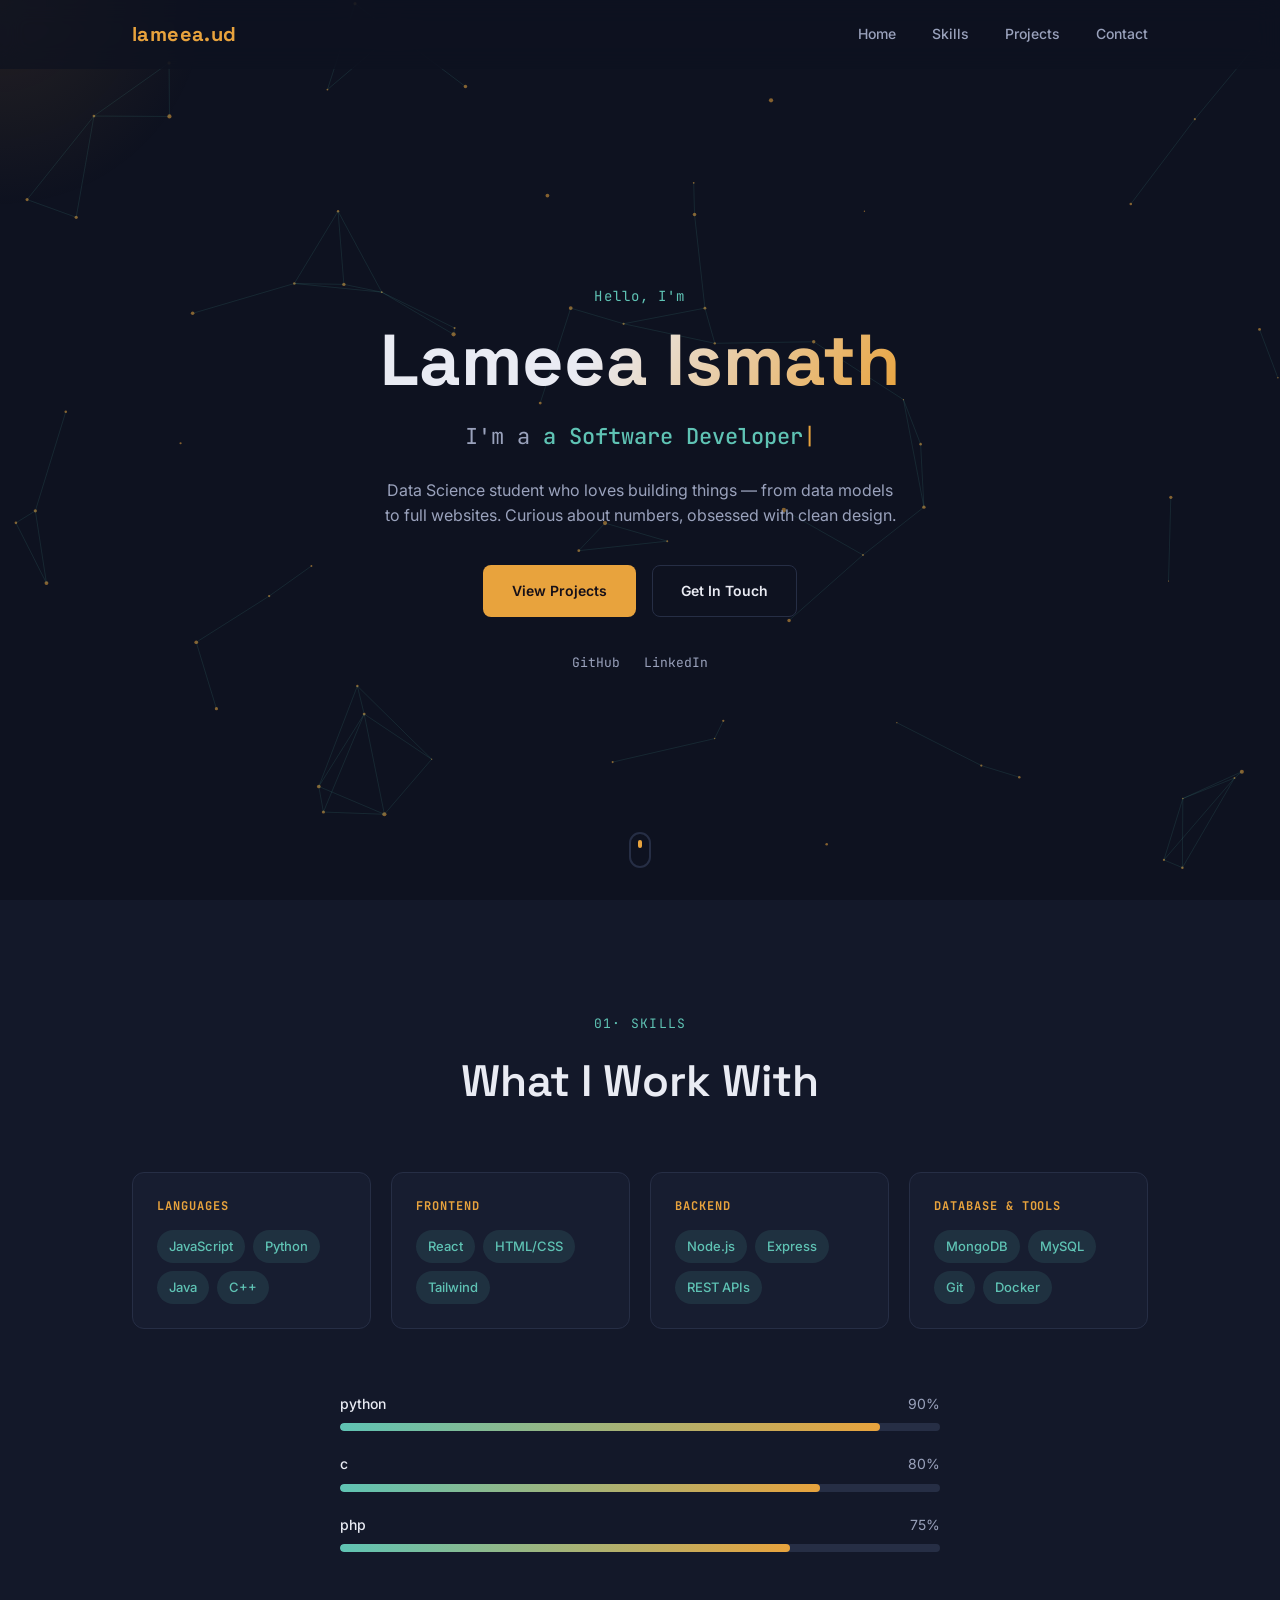
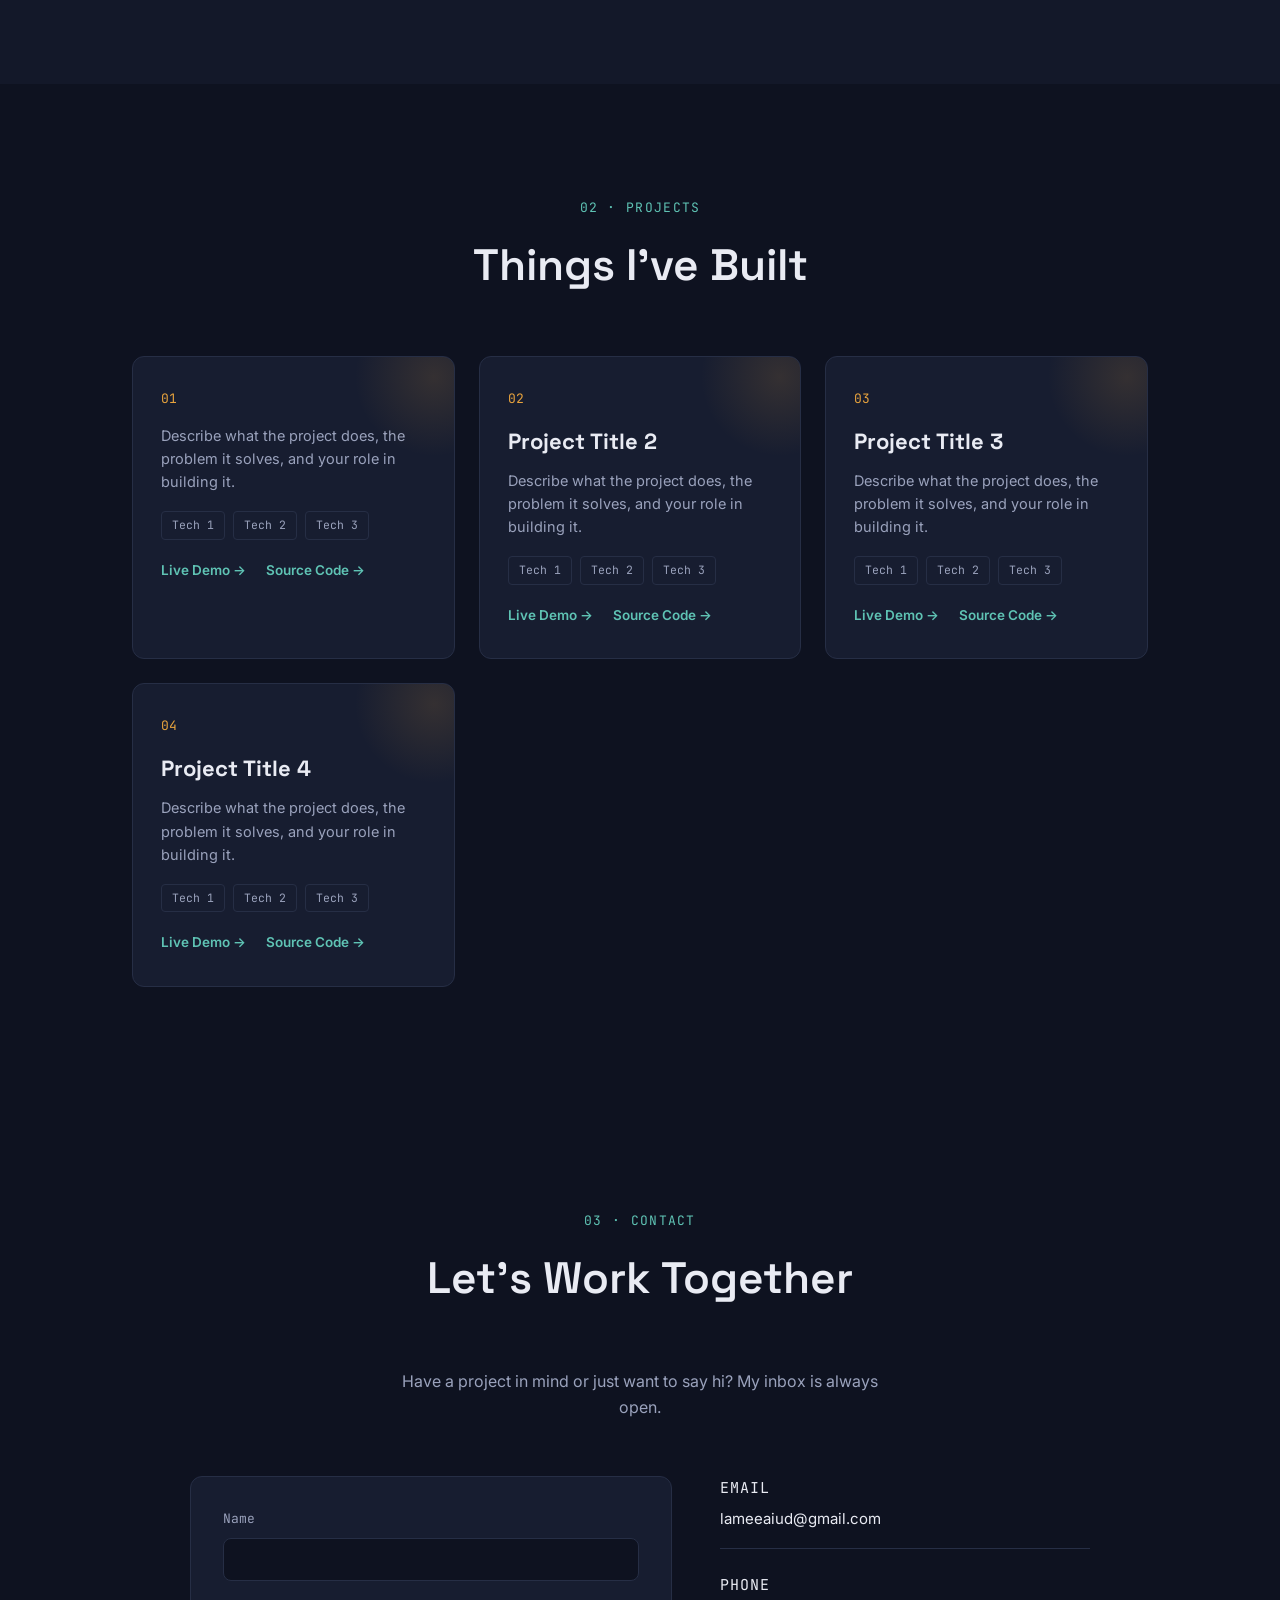
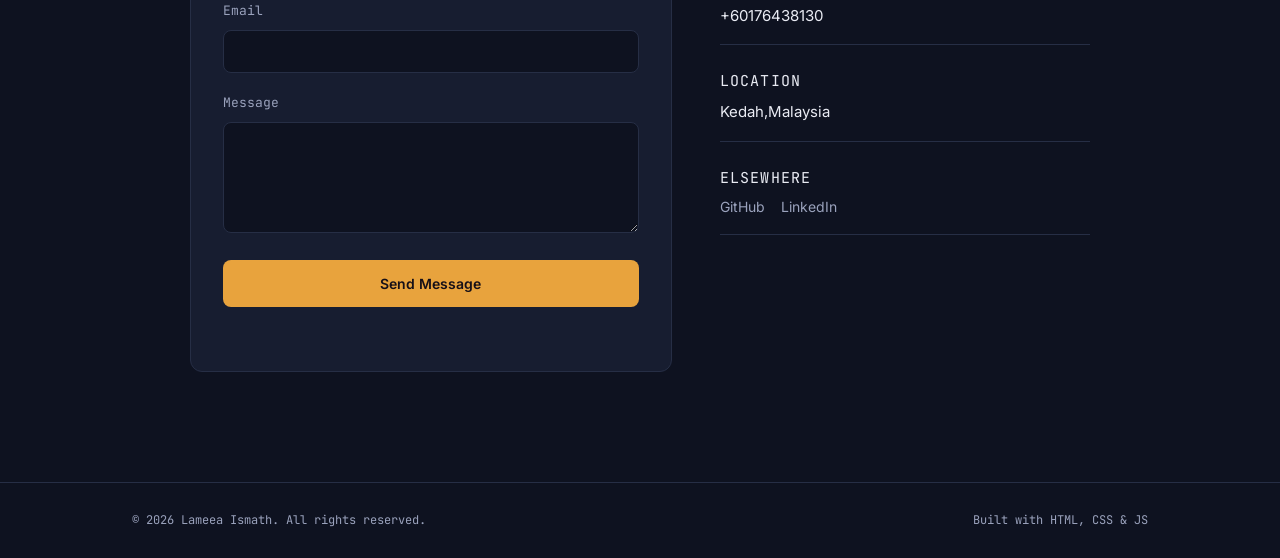
==== index.html @ a7a528a4 "Rename indexp.html to index.html" ====
<!DOCTYPE html>
<html lang="en">
<head>
<meta charset="UTF-8">
<meta name="viewport" content="width=device-width, initial-scale=1.0">
<title>Lameea Ismath — Portfolio</title>
<link rel="preconnect" href="https://fonts.googleapis.com">
<link rel="preconnect" href="https://fonts.gstatic.com" crossorigin>
<link href="https://fonts.googleapis.com/css2?family=Space+Grotesk:wght@400;500;600;700&family=Inter:wght@400;500;600&family=JetBrains+Mono:wght@400;500&display=swap" rel="stylesheet">
<link rel="stylesheet" href="styles.css">
</head>
<body>

<div class="cursor-glow" id="cursorGlow"></div>

<nav class="navbar" id="navbar">
  <div class="nav-wrap">
    <a href="#home" class="logo">lameea.ud</a>
    <ul class="nav-links">
      <li><a href="#home">Home</a></li>
      <li><a href="#skills">Skills</a></li>
      <li><a href="#projects">Projects</a></li>
      <li><a href="#contact">Contact</a></li>
    </ul>
    <button class="nav-toggle" id="navToggle" aria-label="Toggle menu">
      <span></span><span></span><span></span>
    </button>
  </div>
</nav>

<header class="hero" id="home">
  <div class="hero-bg">
    <canvas id="particles"></canvas>
  </div>
  <div class="hero-content">
    <p class="hero-eyebrow reveal">Hello, I'm</p>
    <h1 class="hero-name reveal">Lameea Ismath</h1>
    <div class="hero-role reveal">
      <span>I'm a </span><span class="typed" id="typed"></span><span class="cursor-blink">|</span>
    </div>
    <p class="hero-desc reveal">
Data Science student who loves building things — from data models to full websites. Curious about numbers, obsessed with clean design.
    </p>
    <div class="hero-cta reveal">
      <a href="#projects" class="btn btn-primary">View Projects</a>
      <a href="#contact" class="btn btn-outline">Get In Touch</a>
    </div>
    <div class="hero-socials reveal">
      <a href="https://github.com/lameea" target="_blank" aria-label="GitHub">GitHub</a>
      <a href="https://www.linkedin.com/in/lameea-ismath-39576a38b" target="_blank" aria-label="LinkedIn">LinkedIn</a>
    </div>
  </div>
  <a href="#skills" class="scroll-hint" aria-label="Scroll down">
    <span></span>
  </a>
</header>


<section class="section section-alt" id="skills">
  <div class="wrap">
    <div class="section-head reveal-up">
      <span class="section-tag">01· Skills</span>
      <h2>What I Work With</h2>
    </div>

    <div class="skills-grid">
      <div class="skill-card reveal-up">
        <h4>Languages</h4>
        <div class="skill-tags">
          <span>JavaScript</span><span>Python</span><span>Java</span><span>C++</span>
        </div>
      </div>
      <div class="skill-card reveal-up">
        <h4>Frontend</h4>
        <div class="skill-tags">
          <span>React</span><span>HTML/CSS</span><span>Tailwind</span>
        </div>
      </div>
      <div class="skill-card reveal-up">
        <h4>Backend</h4>
        <div class="skill-tags">
          <span>Node.js</span><span>Express</span><span>REST APIs</span>
        </div>
      </div>
      <div class="skill-card reveal-up">
        <h4>Database & Tools</h4>
        <div class="skill-tags">
          <span>MongoDB</span><span>MySQL</span><span>Git</span><span>Docker</span>
        </div>
      </div>
    </div>

    <div class="proficiency">
      <div class="prof-item reveal-up" data-level="90">
        <div class="prof-label"><span>python</span><span class="prof-pct">90%</span></div>
        <div class="prof-bar"><div class="prof-fill"></div></div>
      </div>
      <div class="prof-item reveal-up" data-level="80">
        <div class="prof-label"><span>c</span><span class="prof-pct">80%</span></div>
        <div class="prof-bar"><div class="prof-fill"></div></div>
      </div>
      <div class="prof-item reveal-up" data-level="75">
        <div class="prof-label"><span>php</span><span class="prof-pct">75%</span></div>
        <div class="prof-bar"><div class="prof-fill"></div></div>
      </div>
    </div>
  </div>
</section>

<section class="section" id="projects">
  <div class="wrap">
    <div class="section-head reveal-up">
      <span class="section-tag">02 · Projects</span>
      <h2>Things I've Built</h2>
    </div>

    <div class="projects-grid">
      <article class="project-card reveal-up">
        <div class="project-glow"></div>
        <div class="project-num">01</div>
        <h3></h3>
        <p>Describe what the project does, the problem it solves, and your role in building it.</p>
        <div class="project-tags">
          <span>Tech 1</span><span>Tech 2</span><span>Tech 3</span>
        </div>
        <div class="project-links">
          <a href="https://github.com/lameea" target="_blank">Live Demo →</a>
          <a href="https://github.com/lameea" target="_blank">Source Code →</a>
        </div>
      </article>

      <article class="project-card reveal-up">
        <div class="project-glow"></div>
        <div class="project-num">02</div>
        <h3>Project Title 2</h3>
        <p>Describe what the project does, the problem it solves, and your role in building it.</p>
        <div class="project-tags">
          <span>Tech 1</span><span>Tech 2</span><span>Tech 3</span>
        </div>
        <div class="project-links">
          <a href="https://github.com/lameea" target="_blank">Live Demo →</a>
          <a href="https://github.com/lameea" target="_blank">Source Code →</a>
        </div>
      </article>

      <article class="project-card reveal-up">
        <div class="project-glow"></div>
        <div class="project-num">03</div>
        <h3>Project Title 3</h3>
        <p>Describe what the project does, the problem it solves, and your role in building it.</p>
        <div class="project-tags">
          <span>Tech 1</span><span>Tech 2</span><span>Tech 3</span>
        </div>
        <div class="project-links">
          <a href="https://github.com/lameea" target="_blank">Live Demo →</a>
          <a href="https://github.com/lameea" target="_blank">Source Code →</a>
        </div>
      </article>

      <article class="project-card reveal-up">
        <div class="project-glow"></div>
        <div class="project-num">04</div>
        <h3>Project Title 4</h3>
        <p>Describe what the project does, the problem it solves, and your role in building it.</p>
        <div class="project-tags">
          <span>Tech 1</span><span>Tech 2</span><span>Tech 3</span>
        </div>
        <div class="project-links">
          <a href="https://github.com/lameea" target="_blank">Live Demo →</a>
          <a href="https://github.com/lameea" target="_blank">Source Code →</a>
        </div>
      </article>
    </div>
  </div>
</section>


<section class="section contact" id="contact">
  <div class="wrap">
    <div class="section-head reveal-up">
      <span class="section-tag">03 · Contact</span>
      <h2>Let's Work Together</h2>
    </div>
    <p class="contact-intro reveal-up">
      Have a project in mind or just want to say hi? My inbox is always open.
    </p>

    <div class="contact-grid">
      <form class="contact-form reveal-up" id="contactForm">
        <div class="form-row">
          <label for="cName">Name</label>
          <input type="text" id="cName" name="name" required>
        </div>
        <div class="form-row">
          <label for="cEmail">Email</label>
          <input type="email" id="cEmail" name="email" required>
        </div>
        <div class="form-row">
          <label for="cMsg">Message</label>
          <textarea id="cMsg" name="message" rows="5" required></textarea>
        </div>
        <button type="submit" class="btn btn-primary btn-full">Send Message</button>
        <p class="form-status" id="formStatus"></p>
      </form>

      <div class="contact-details reveal-up">
        <div class="cd-item">
          <span class="cd-label">Email</span>
          <a href="mailto:lameeaiud@gmail.com">lameeaiud@gmail.com</a>
        </div>
        <div class="cd-item">
          <span class="cd-label">Phone</span>
          <a href="tel:+10000000000">+60176438130</a>
        </div>
        <div class="cd-item">
          <span class="cd-label">Location</span>
          <span>Kedah,Malaysia</span>
        </div>
        <div class="cd-item">
          <span class="cd-label">Elsewhere</span>
          <div class="cd-socials">
            <a href="https://github.com/lameea" target="_blank">GitHub</a>
            <a href="https://www.linkedin.com/in/lameea-ismath-39576a38b" target="_blank">LinkedIn</a>
            
          </div>
        </div>
      </div>
    </div>
  </div>
</section>

<footer class="footer">
  <div class="wrap footer-wrap">
    <span>© <span id="year"></span>   Lameea Ismath. All rights reserved.</span>
    <span>Built with HTML, CSS & JS</span>
  </div>
</footer>

<script src="main.js"></script>
</body>
</html>
---- styles.css ----
:root{
  --bg:#0E1220;
  --bg-alt:#131829;
  --surface:#171D30;
  --line:#262E45;
  --text:#E9EBF3;
  --text-soft:#9AA2BC;
  --accent:#E8A33D;      /* warm amber */
  --accent-2:#5FC3B4;    /* teal */
  --accent-2-soft:rgba(95,195,180,0.12);
  --accent-soft:rgba(232,163,61,0.14);
  --danger:#E36767;

  --display:'Space Grotesk', sans-serif;
  --body:'Inter', sans-serif;
  --mono:'JetBrains Mono', monospace;

  --radius:12px;
  --transition: .3s cubic-bezier(.4,0,.2,1);
}

*{margin:0;padding:0;box-sizing:border-box;}
html{scroll-behavior:smooth;}
body{
  background:var(--bg);
  color:var(--text);
  font-family:var(--body);
  line-height:1.6;
  overflow-x:hidden;
  -webkit-font-smoothing:antialiased;
}
a{text-decoration:none;color:inherit;}
ul{list-style:none;}
img{max-width:100%;display:block;}
::selection{background:var(--accent);color:#0E1220;}

@media (prefers-reduced-motion: reduce){
  *{animation-duration:.01ms !important;animation-iteration-count:1 !important;transition-duration:.01ms !important;scroll-behavior:auto !important;}
}

a:focus-visible, button:focus-visible, input:focus-visible, textarea:focus-visible{
  outline:2px solid var(--accent-2);
  outline-offset:3px;
}

.wrap{max-width:1080px;margin:0 auto;padding:0 32px;}

.cursor-glow{
  position:fixed;
  top:0;left:0;
  width:420px;height:420px;
  border-radius:50%;
  background:radial-gradient(circle, rgba(232,163,61,0.10) 0%, rgba(232,163,61,0) 70%);
  pointer-events:none;
  transform:translate(-50%,-50%);
  z-index:2;
  transition:opacity .3s ease;
  will-change:transform;
}
@media (max-width:768px){ .cursor-glow{ display:none; } }

.navbar{
  position:fixed;
  top:0;left:0;right:0;
  z-index:100;
  background:rgba(14,18,32,0.7);
  backdrop-filter:blur(12px);
  -webkit-backdrop-filter:blur(12px);
  border-bottom:1px solid transparent;
  transition:border-color var(--transition), background var(--transition);
}
.navbar.scrolled{
  border-bottom-color:var(--line);
  background:rgba(14,18,32,0.92);
}
.nav-wrap{
  max-width:1080px;
  margin:0 auto;
  padding:0 32px;
  height:68px;
  display:flex;
  align-items:center;
  justify-content:space-between;
}
.logo{
  font-family:var(--display);
  font-weight:700;
  font-size:20px;
  color:var(--accent);
  letter-spacing:0.02em;
}
.nav-links{display:flex;gap:36px;}
.nav-links a{
  font-size:14px;
  font-weight:500;
  color:var(--text-soft);
  position:relative;
  transition:color var(--transition);
}
.nav-links a::after{
  content:"";
  position:absolute;
  left:0;bottom:-6px;
  width:0;height:2px;
  background:var(--accent);
  transition:width var(--transition);
}
.nav-links a:hover{color:var(--text);}
.nav-links a:hover::after{width:100%;}

.nav-toggle{
  display:none;
  flex-direction:column;
  gap:5px;
  background:none;
  border:none;
  cursor:pointer;
  padding:8px;
}
.nav-toggle span{
  width:22px;height:2px;
  background:var(--text);
  transition:var(--transition);
}

@media (max-width:768px){
  .nav-links{
    position:fixed;
    top:68px;left:0;right:0;
    flex-direction:column;
    background:rgba(14,18,32,0.98);
    padding:24px 32px;
    gap:20px;
    border-bottom:1px solid var(--line);
    transform:translateY(-120%);
    opacity:0;
    transition:transform var(--transition), opacity var(--transition);
  }
  .nav-links.open{transform:translateY(0);opacity:1;}
  .nav-toggle{display:flex;}
  .nav-toggle.open span:nth-child(1){transform:translateY(7px) rotate(45deg);}
  .nav-toggle.open span:nth-child(2){opacity:0;}
  .nav-toggle.open span:nth-child(3){transform:translateY(-7px) rotate(-45deg);}
}

.hero{
  position:relative;
  min-height:100vh;
  display:flex;
  align-items:center;
  padding:120px 0 60px;
  overflow:hidden;
}
.hero-bg{
  position:absolute;
  inset:0;
  z-index:0;
}
#particles{width:100%;height:100%;display:block;}

.hero-content{
  position:relative;
  z-index:1;
  max-width:760px;
  margin:0 auto;
  padding:0 32px;
  text-align:center;
}
.hero-eyebrow{
  font-family:var(--mono);
  font-size:14px;
  color:var(--accent-2);
  letter-spacing:0.08em;
  margin-bottom:16px;
}
.hero-name{
  font-family:var(--display);
  font-weight:700;
  font-size:clamp(40px,7vw,72px);
  line-height:1.05;
  background:linear-gradient(120deg, var(--text) 40%, var(--accent) 100%);
  -webkit-background-clip:text;
  background-clip:text;
  color:transparent;
  margin-bottom:20px;
}
.hero-role{
  font-family:var(--mono);
  font-size:clamp(16px,2.4vw,22px);
  color:var(--text-soft);
  margin-bottom:24px;
  min-height:30px;
}
.hero-role .typed{color:var(--accent-2);font-weight:500;}
.cursor-blink{
  color:var(--accent);
  animation:blink 1s step-end infinite;
}
@keyframes blink{50%{opacity:0;}}

.hero-desc{
  font-size:16px;
  color:var(--text-soft);
  max-width:520px;
  margin:0 auto 36px;
}
.hero-cta{
  display:flex;
  gap:16px;
  justify-content:center;
  margin-bottom:36px;
  flex-wrap:wrap;
}
.hero-socials{
  display:flex;
  gap:24px;
  justify-content:center;
  font-family:var(--mono);
  font-size:13px;
}
.hero-socials a{
  color:var(--text-soft);
  border-bottom:1px solid transparent;
  transition:var(--transition);
}
.hero-socials a:hover{color:var(--accent);border-color:var(--accent);}

/* buttons */
.btn{
  display:inline-block;
  padding:14px 28px;
  border-radius:8px;
  font-size:14px;
  font-weight:600;
  font-family:var(--body);
  transition:all var(--transition);
  cursor:pointer;
  border:1px solid transparent;
}
.btn-primary{
  background:var(--accent);
  color:#161018;
}
.btn-primary:hover{
  transform:translateY(-2px);
  box-shadow:0 10px 30px -8px rgba(232,163,61,0.5);
}
.btn-outline{
  border-color:var(--line);
  color:var(--text);
  background:transparent;
}
.btn-outline:hover{
  border-color:var(--accent-2);
  color:var(--accent-2);
  transform:translateY(-2px);
}
.btn-full{width:100%;}

.scroll-hint{
  position:absolute;
  bottom:32px;left:50%;
  transform:translateX(-50%);
  z-index:1;
}
.scroll-hint span{
  display:block;
  width:22px;height:36px;
  border:2px solid var(--line);
  border-radius:12px;
  position:relative;
}
.scroll-hint span::before{
  content:"";
  position:absolute;
  top:6px;left:50%;
  width:4px;height:8px;
  background:var(--accent);
  border-radius:2px;
  transform:translateX(-50%);
  animation:scrollDot 1.6s ease infinite;
}
@keyframes scrollDot{
  0%{opacity:1;top:6px;}
  100%{opacity:0;top:18px;}
}

.section{padding:110px 0;}
.section-alt{background:var(--bg-alt);}
.section-head{margin-bottom:56px;text-align:center;}
.section-tag{
  font-family:var(--mono);
  font-size:13px;
  color:var(--accent-2);
  letter-spacing:0.1em;
  text-transform:uppercase;
}
.section-head h2{
  font-family:var(--display);
  font-size:clamp(30px,4vw,44px);
  font-weight:600;
  margin-top:10px;
}

.reveal, .reveal-up{opacity:0;}
.reveal{transform:translateY(10px);transition:opacity .7s ease, transform .7s ease;}
.reveal-up{transform:translateY(28px);transition:opacity .7s ease, transform .7s ease;}
.reveal.in, .reveal-up.in{opacity:1;transform:translateY(0);}

.hero-content .reveal:nth-child(1){transition-delay:.05s;}
.hero-content .reveal:nth-child(2){transition-delay:.15s;}
.hero-content .reveal:nth-child(3){transition-delay:.25s;}
.hero-content .reveal:nth-child(4){transition-delay:.35s;}
.hero-content .reveal:nth-child(5){transition-delay:.45s;}
.hero-content .reveal:nth-child(6){transition-delay:.55s;}

.timeline{
  position:relative;
  max-width:720px;
  margin:0 auto;
  padding-left:32px;
  border-left:2px solid var(--line);
}
.tl-item{
  position:relative;
  padding:0 0 48px 28px;
}
.tl-item:last-child{padding-bottom:0;}
.tl-dot{
  position:absolute;
  left:-41px;top:4px;
  width:14px;height:14px;
  border-radius:50%;
  background:var(--bg);
  border:2px solid var(--accent);
  box-shadow:0 0 0 4px var(--accent-soft);
}
.tl-date{
  font-family:var(--mono);
  font-size:12.5px;
  color:var(--accent-2);
}
.tl-content h3{
  font-family:var(--display);
  font-size:20px;
  margin:8px 0 2px;
}
.tl-company{
  color:var(--text-soft);
  font-size:14px;
  margin-bottom:8px;
  font-weight:500;
}
.tl-desc{color:var(--text-soft);font-size:14.5px;max-width:520px;}

.skills-grid{
  display:grid;
  grid-template-columns:repeat(auto-fit, minmax(220px,1fr));
  gap:20px;
  margin-bottom:64px;
}
.skill-card{
  background:var(--surface);
  border:1px solid var(--line);
  border-radius:var(--radius);
  padding:24px;
  transition:transform var(--transition), border-color var(--transition);
}
.skill-card:hover{
  transform:translateY(-4px);
  border-color:var(--accent-2);
}
.skill-card h4{
  font-family:var(--mono);
  font-size:12px;
  text-transform:uppercase;
  letter-spacing:0.08em;
  color:var(--accent);
  margin-bottom:14px;
}
.skill-tags{display:flex;flex-wrap:wrap;gap:8px;}
.skill-tags span{
  font-size:13px;
  padding:6px 12px;
  border-radius:20px;
  background:var(--accent-2-soft);
  color:var(--accent-2);
  font-weight:500;
}

.proficiency{max-width:600px;margin:0 auto;}
.prof-item{margin-bottom:22px;}
.prof-label{
  display:flex;
  justify-content:space-between;
  font-size:14px;
  margin-bottom:8px;
  color:var(--text-soft);
}
.prof-label span:first-child{color:var(--text);font-weight:500;}
.prof-bar{
  height:8px;
  background:var(--line);
  border-radius:4px;
  overflow:hidden;
}
.prof-fill{
  height:100%;
  width:0%;
  border-radius:4px;
  background:linear-gradient(90deg, var(--accent-2), var(--accent));
  transition:width 1.4s cubic-bezier(.4,0,.2,1);
}

.projects-grid{
  display:grid;
  grid-template-columns:repeat(auto-fit, minmax(300px,1fr));
  gap:24px;
}
.project-card{
  position:relative;
  background:var(--surface);
  border:1px solid var(--line);
  border-radius:var(--radius);
  padding:32px 28px;
  overflow:hidden;
  transition:transform var(--transition), border-color var(--transition);
}
.project-card:hover{
  transform:translateY(-6px);
  border-color:var(--accent);
}
.project-glow{
  position:absolute;
  top:-60px;right:-60px;
  width:160px;height:160px;
  background:radial-gradient(circle, var(--accent-soft) 0%, transparent 70%);
  pointer-events:none;
}
.project-num{
  font-family:var(--mono);
  font-size:13px;
  color:var(--accent);
  margin-bottom:14px;
}
.project-card h3{
  font-family:var(--display);
  font-size:22px;
  margin-bottom:10px;
}
.project-card p{
  color:var(--text-soft);
  font-size:14.5px;
  margin-bottom:18px;
}
.project-tags{
  display:flex;
  flex-wrap:wrap;
  gap:8px;
  margin-bottom:20px;
}
.project-tags span{
  font-family:var(--mono);
  font-size:11.5px;
  padding:4px 10px;
  border:1px solid var(--line);
  border-radius:4px;
  color:var(--text-soft);
}
.project-links{
  display:flex;
  gap:20px;
  font-size:13.5px;
  font-weight:600;
}
.project-links a{
  color:var(--accent-2);
  transition:opacity var(--transition);
}
.project-links a:hover{opacity:.7;}

.gh-note{
  text-align:center;
  color:var(--text-soft);
  font-size:14px;
  margin-bottom:40px;
}
.gh-note code{
  font-family:var(--mono);
  color:var(--accent-2);
  background:var(--accent-2-soft);
  padding:3px 8px;
  border-radius:4px;
}
.gh-stats{
  display:grid;
  grid-template-columns:repeat(3,1fr);
  gap:20px;
  max-width:600px;
  margin:0 auto 56px;
}
.gh-stat{
  text-align:center;
  background:var(--surface);
  border:1px solid var(--line);
  border-radius:var(--radius);
  padding:28px 16px;
}
.gh-num{
  display:block;
  font-family:var(--display);
  font-size:36px;
  font-weight:700;
  color:var(--accent);
  margin-bottom:6px;
}
.gh-label{
  font-family:var(--mono);
  font-size:12px;
  color:var(--text-soft);
  text-transform:uppercase;
  letter-spacing:0.05em;
}
.gh-repos{
  display:grid;
  grid-template-columns:repeat(auto-fit, minmax(260px,1fr));
  gap:18px;
}
.gh-loading{
  color:var(--text-soft);
  font-family:var(--mono);
  font-size:13px;
  text-align:center;
  grid-column:1/-1;
}
.gh-repo-card{
  background:var(--surface);
  border:1px solid var(--line);
  border-radius:var(--radius);
  padding:20px;
  transition:border-color var(--transition), transform var(--transition);
}
.gh-repo-card:hover{border-color:var(--accent-2);transform:translateY(-3px);}
.gh-repo-card a{
  font-family:var(--display);
  font-size:16px;
  font-weight:600;
  color:var(--text);
}
.gh-repo-card a:hover{color:var(--accent);}
.gh-repo-desc{
  font-size:13px;
  color:var(--text-soft);
  margin:8px 0 12px;
  min-height:34px;
}
.gh-repo-meta{
  display:flex;
  gap:16px;
  font-family:var(--mono);
  font-size:12px;
  color:var(--text-soft);
}

.contact-intro{
  text-align:center;
  color:var(--text-soft);
  max-width:480px;
  margin:0 auto 56px;
}
.contact-grid{
  display:grid;
  grid-template-columns:1.3fr 1fr;
  gap:48px;
  max-width:900px;
  margin:0 auto;
}
@media (max-width:768px){
  .contact-grid{grid-template-columns:1fr;}
  .gh-stats{grid-template-columns:1fr;}
}

.contact-form{
  background:var(--surface);
  border:1px solid var(--line);
  border-radius:var(--radius);
  padding:32px;
}
.form-row{margin-bottom:20px;}
.form-row label{
  display:block;
  font-size:13px;
  font-family:var(--mono);
  color:var(--text-soft);
  margin-bottom:8px;
}
.form-row input, .form-row textarea{
  width:100%;
  background:var(--bg);
  border:1px solid var(--line);
  border-radius:8px;
  padding:12px 14px;
  color:var(--text);
  font-family:var(--body);
  font-size:14px;
  transition:border-color var(--transition);
  resize:vertical;
}
.form-row input:focus, .form-row textarea:focus{
  border-color:var(--accent-2);
}
.form-status{
  margin-top:14px;
  font-size:13px;
  font-family:var(--mono);
  color:var(--accent-2);
  min-height:18px;
}

.contact-details{display:flex;flex-direction:column;gap:24px;}
.cd-item{
  border-bottom:1px solid var(--line);
  padding-bottom:16px;
}
.cd-label{
  display:block;
  font-family:var(--mono);
  font-size:11.5px;
  text-transform:uppercase;
  letter-spacing:0.08em;
  color:var(--accent);
  margin-bottom:6px;
}
.cd-item a, .cd-item span{
  font-size:15px;
  color:var(--text);
}
.cd-item a:hover{color:var(--accent-2);}
.cd-socials{display:flex;gap:16px;margin-top:4px;}
.cd-socials a{
  font-size:14px;
  color:var(--text-soft);
}
.cd-socials a:hover{color:var(--accent-2);}

.footer{
  border-top:1px solid var(--line);
  padding:28px 0;
}
.footer-wrap{
  display:flex;
  justify-content:space-between;
  flex-wrap:wrap;
  gap:8px;
  font-family:var(--mono);
  font-size:12px;
  color:var(--text-soft);
}
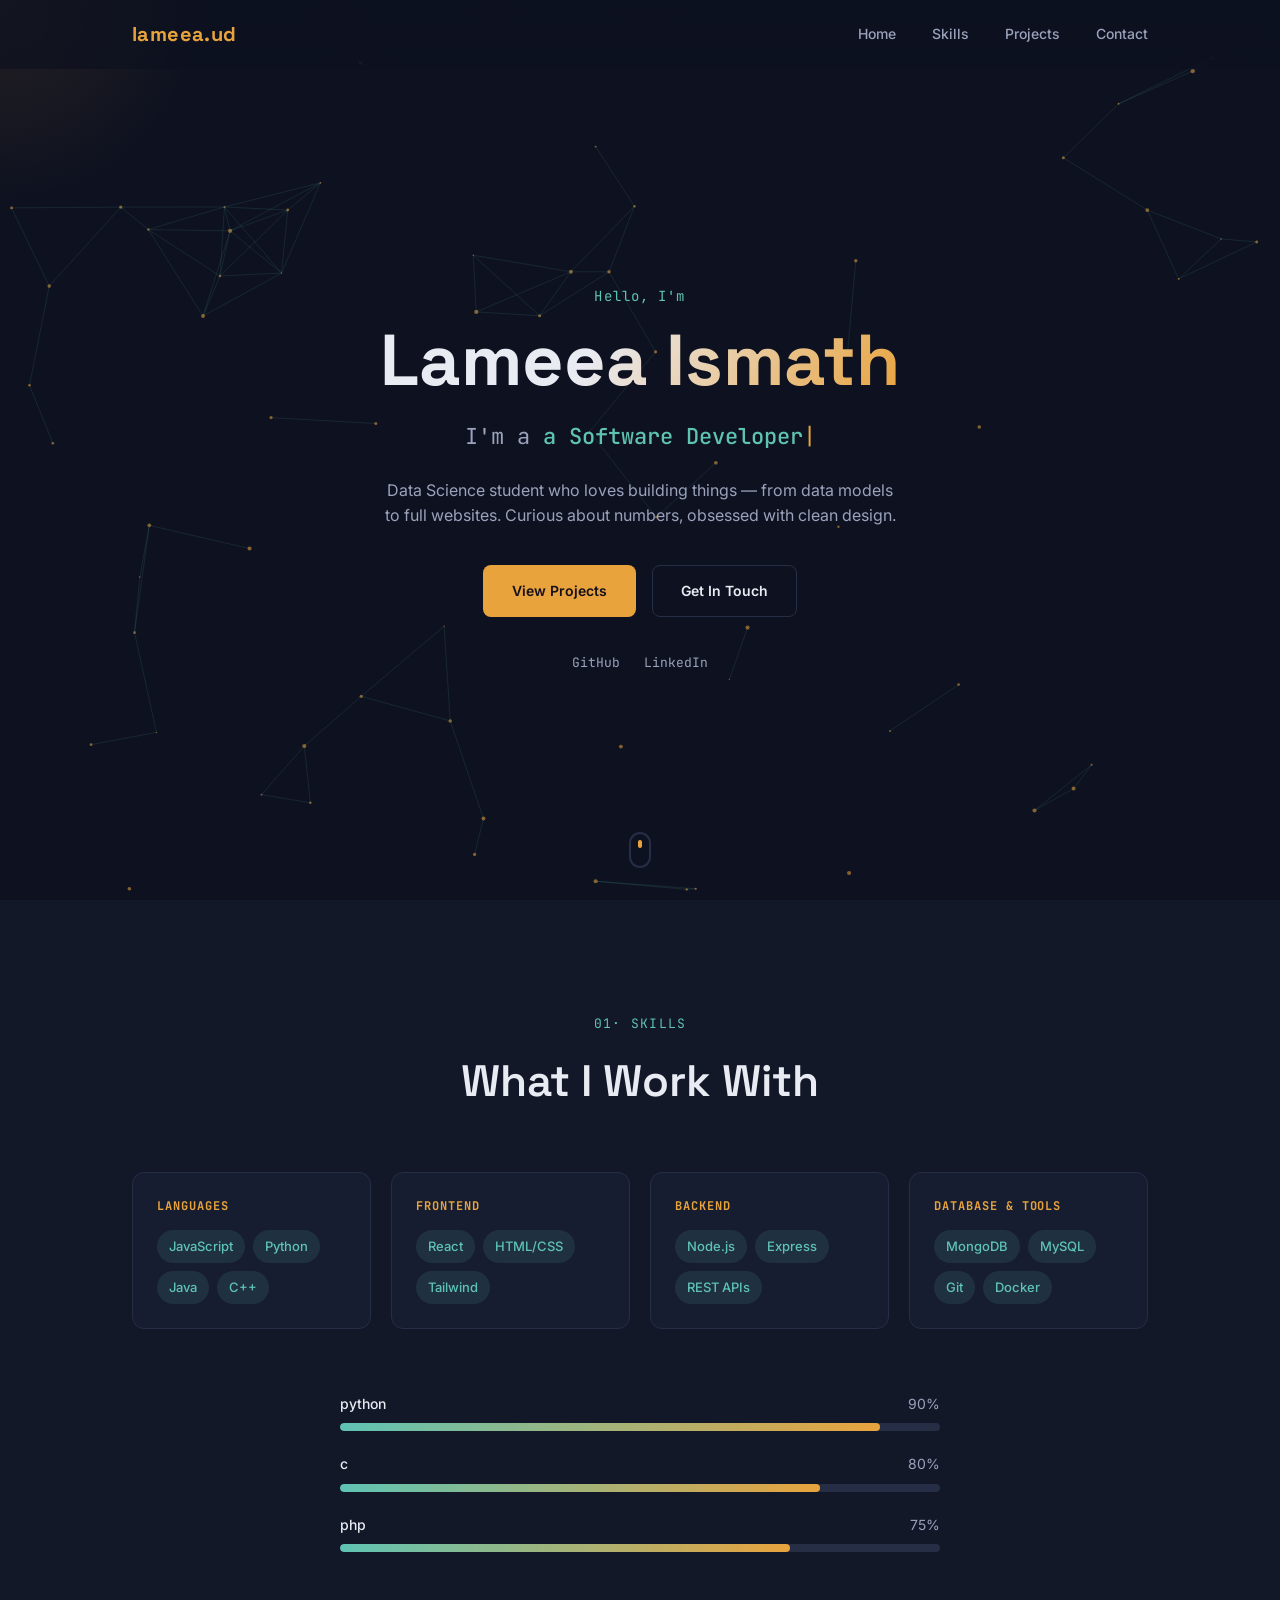
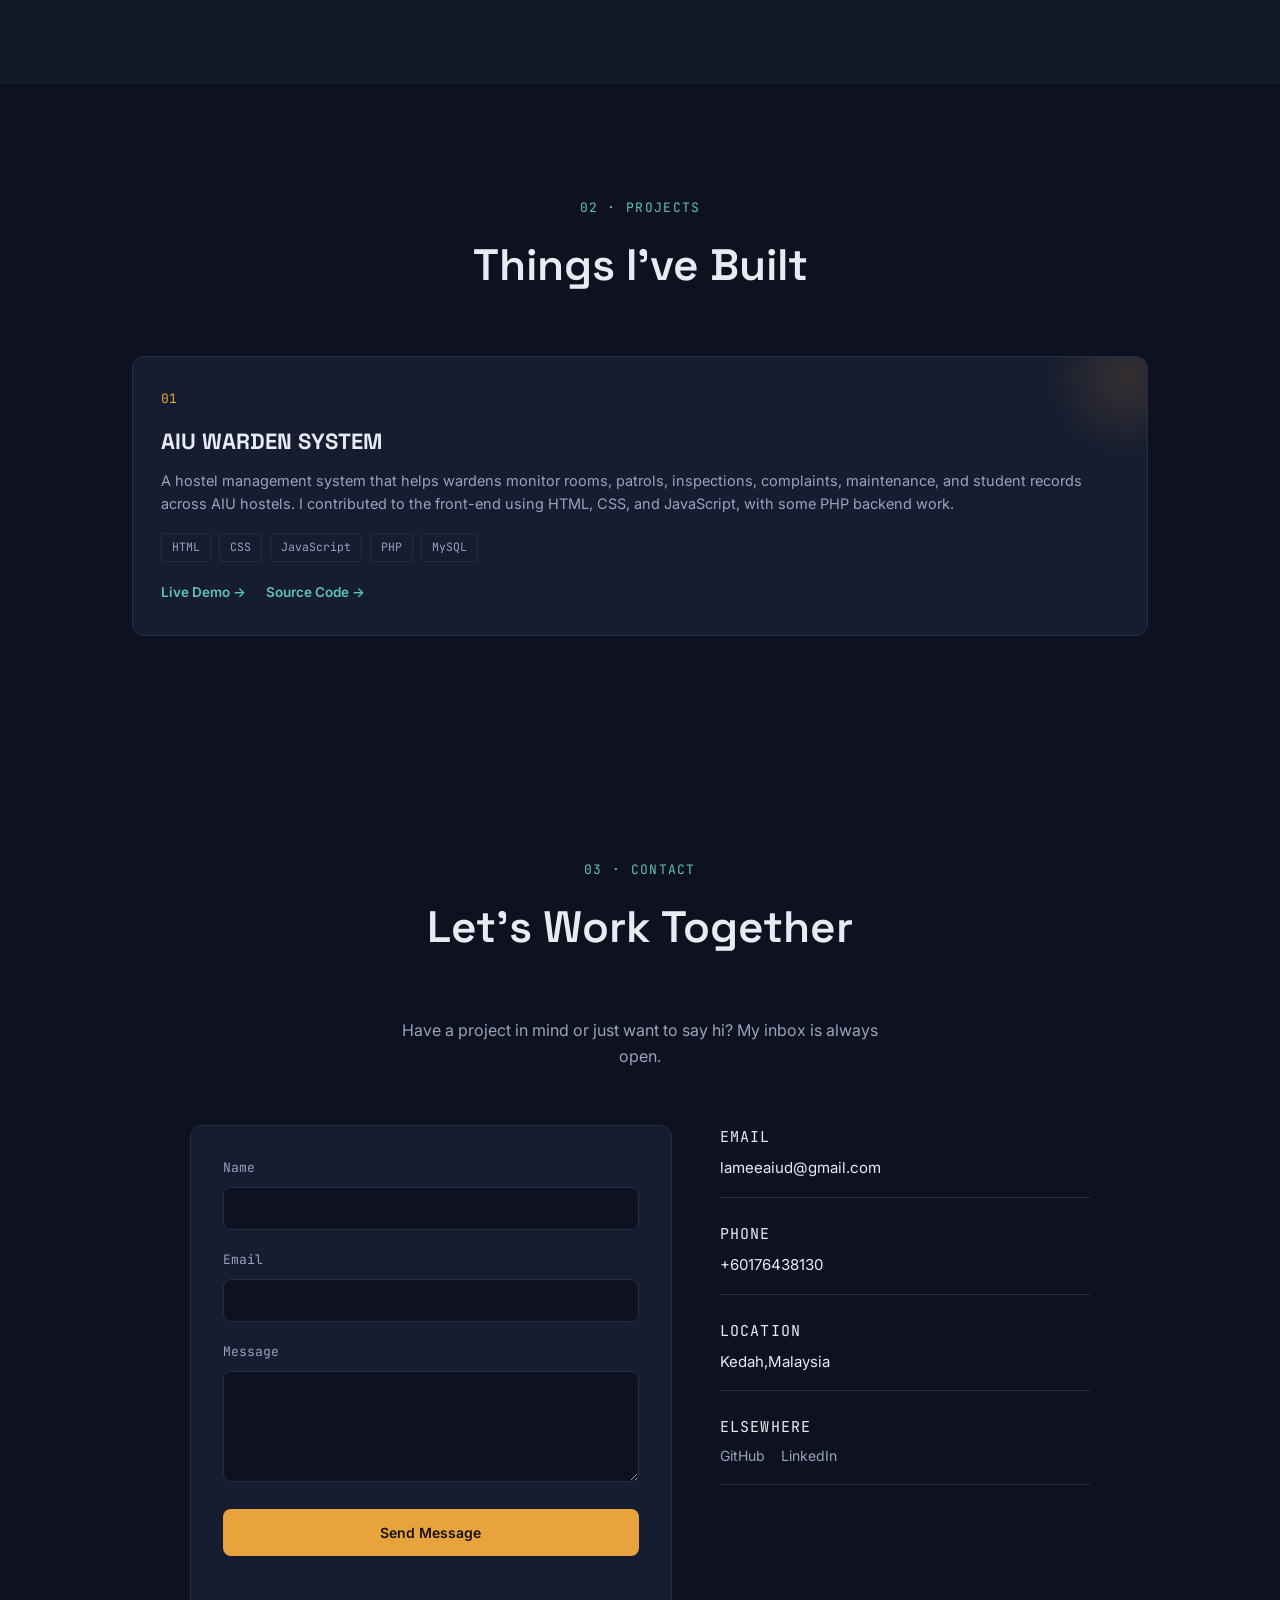
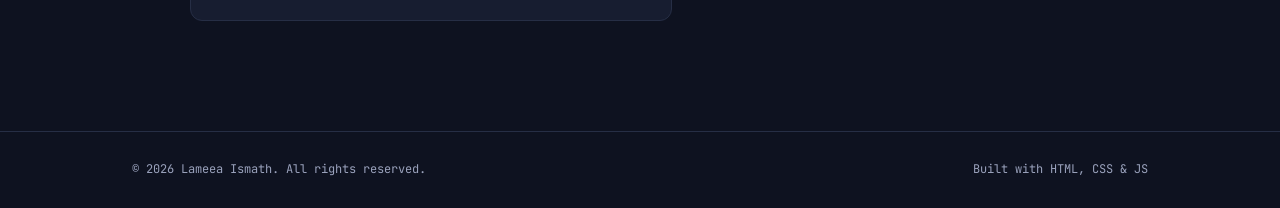
==== commit 83989b49: "Add files via upload" ====
--- a/index.html
+++ b/index.html
@@ -118,58 +118,16 @@
       <article class="project-card reveal-up">
         <div class="project-glow"></div>
         <div class="project-num">01</div>
-        <h3></h3>
-        <p>Describe what the project does, the problem it solves, and your role in building it.</p>
-        <div class="project-tags">
-          <span>Tech 1</span><span>Tech 2</span><span>Tech 3</span>
-        </div>
-        <div class="project-links">
-          <a href="https://github.com/lameea" target="_blank">Live Demo →</a>
-          <a href="https://github.com/lameea" target="_blank">Source Code →</a>
-        </div>
-      </article>
-
-      <article class="project-card reveal-up">
-        <div class="project-glow"></div>
-        <div class="project-num">02</div>
-        <h3>Project Title 2</h3>
-        <p>Describe what the project does, the problem it solves, and your role in building it.</p>
-        <div class="project-tags">
-          <span>Tech 1</span><span>Tech 2</span><span>Tech 3</span>
-        </div>
-        <div class="project-links">
-          <a href="https://github.com/lameea" target="_blank">Live Demo →</a>
-          <a href="https://github.com/lameea" target="_blank">Source Code →</a>
-        </div>
-      </article>
-
-      <article class="project-card reveal-up">
-        <div class="project-glow"></div>
-        <div class="project-num">03</div>
-        <h3>Project Title 3</h3>
-        <p>Describe what the project does, the problem it solves, and your role in building it.</p>
-        <div class="project-tags">
-          <span>Tech 1</span><span>Tech 2</span><span>Tech 3</span>
-        </div>
-        <div class="project-links">
-          <a href="https://github.com/lameea" target="_blank">Live Demo →</a>
-          <a href="https://github.com/lameea" target="_blank">Source Code →</a>
-        </div>
-      </article>
-
-      <article class="project-card reveal-up">
-        <div class="project-glow"></div>
-        <div class="project-num">04</div>
-        <h3>Project Title 4</h3>
-        <p>Describe what the project does, the problem it solves, and your role in building it.</p>
-        <div class="project-tags">
-          <span>Tech 1</span><span>Tech 2</span><span>Tech 3</span>
-        </div>
-        <div class="project-links">
-          <a href="https://github.com/lameea" target="_blank">Live Demo →</a>
-          <a href="https://github.com/lameea" target="_blank">Source Code →</a>
-        </div>
-      </article>
+       <h3>AIU WARDEN SYSTEM</h3>
+<p>A hostel management system that helps wardens monitor rooms, patrols, inspections, complaints, maintenance, and student records across AIU hostels. I contributed to the front-end using HTML, CSS, and JavaScript, with some PHP backend work.</p>
+<div class="project-tags">
+  <span>HTML</span><span>CSS</span><span>JavaScript</span><span>PHP</span><span>MySQL</span>
+</div>
+<div class="project-links">
+  <a href="https://github.com/lameea" target="_blank">Live Demo →</a>
+  <a href="https://github.com/lameea" target="_blank">Source Code →</a>
+</div>
+   
     </div>
   </div>
 </section>
@@ -238,4 +196,4 @@
 
 <script src="main.js"></script>
 </body>
-</html>
+</html>
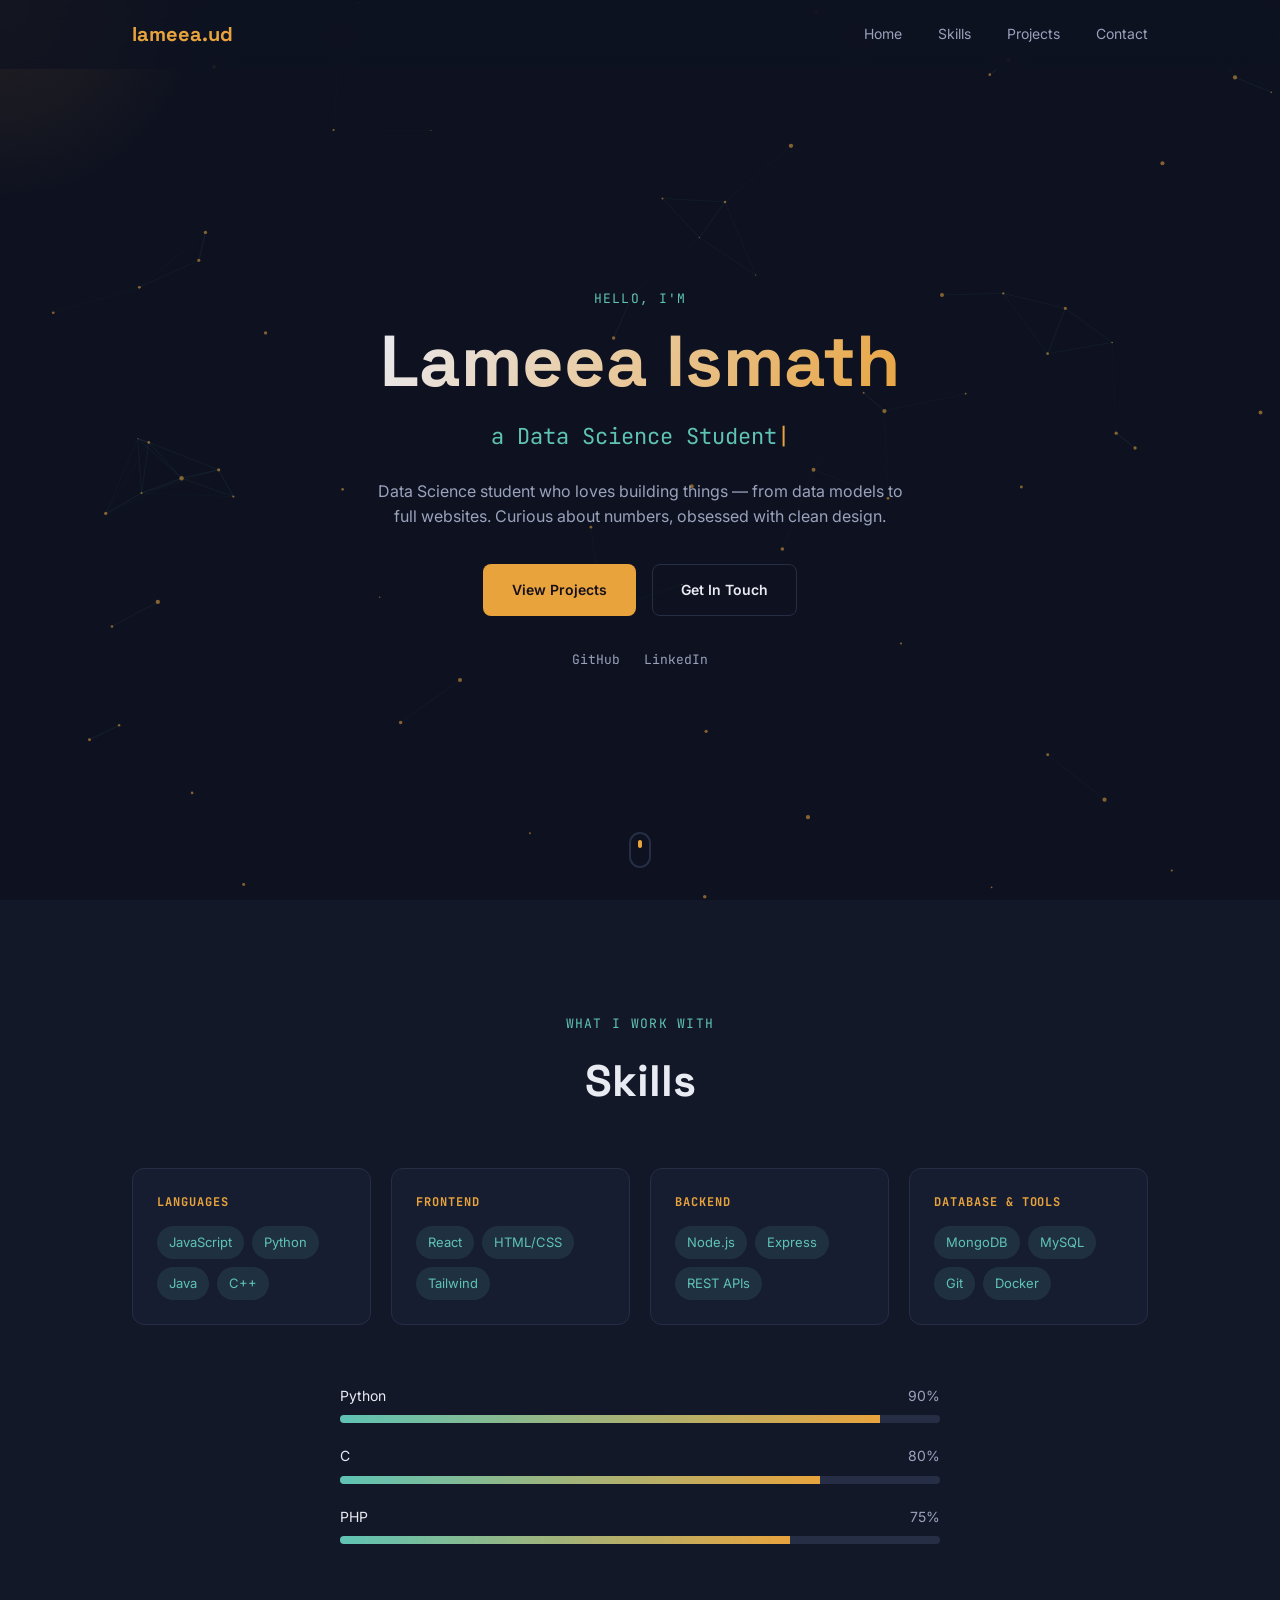
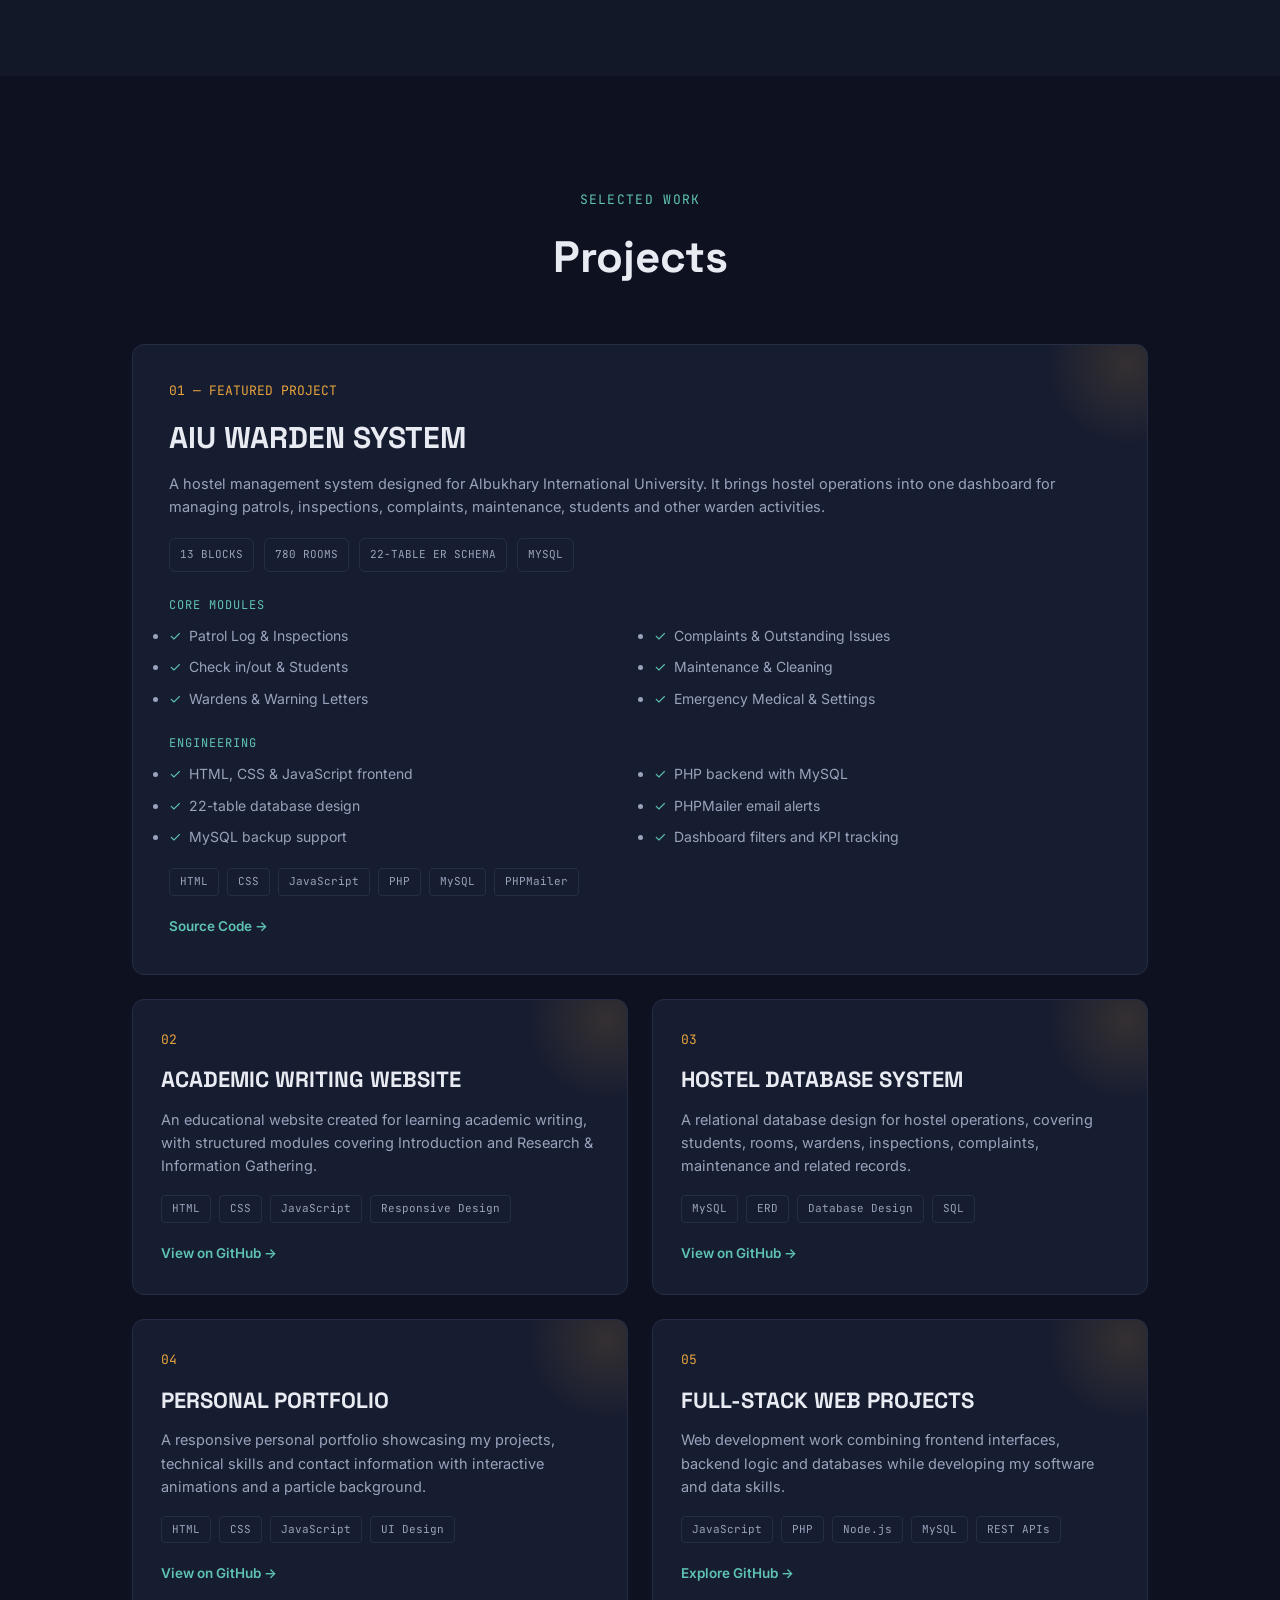
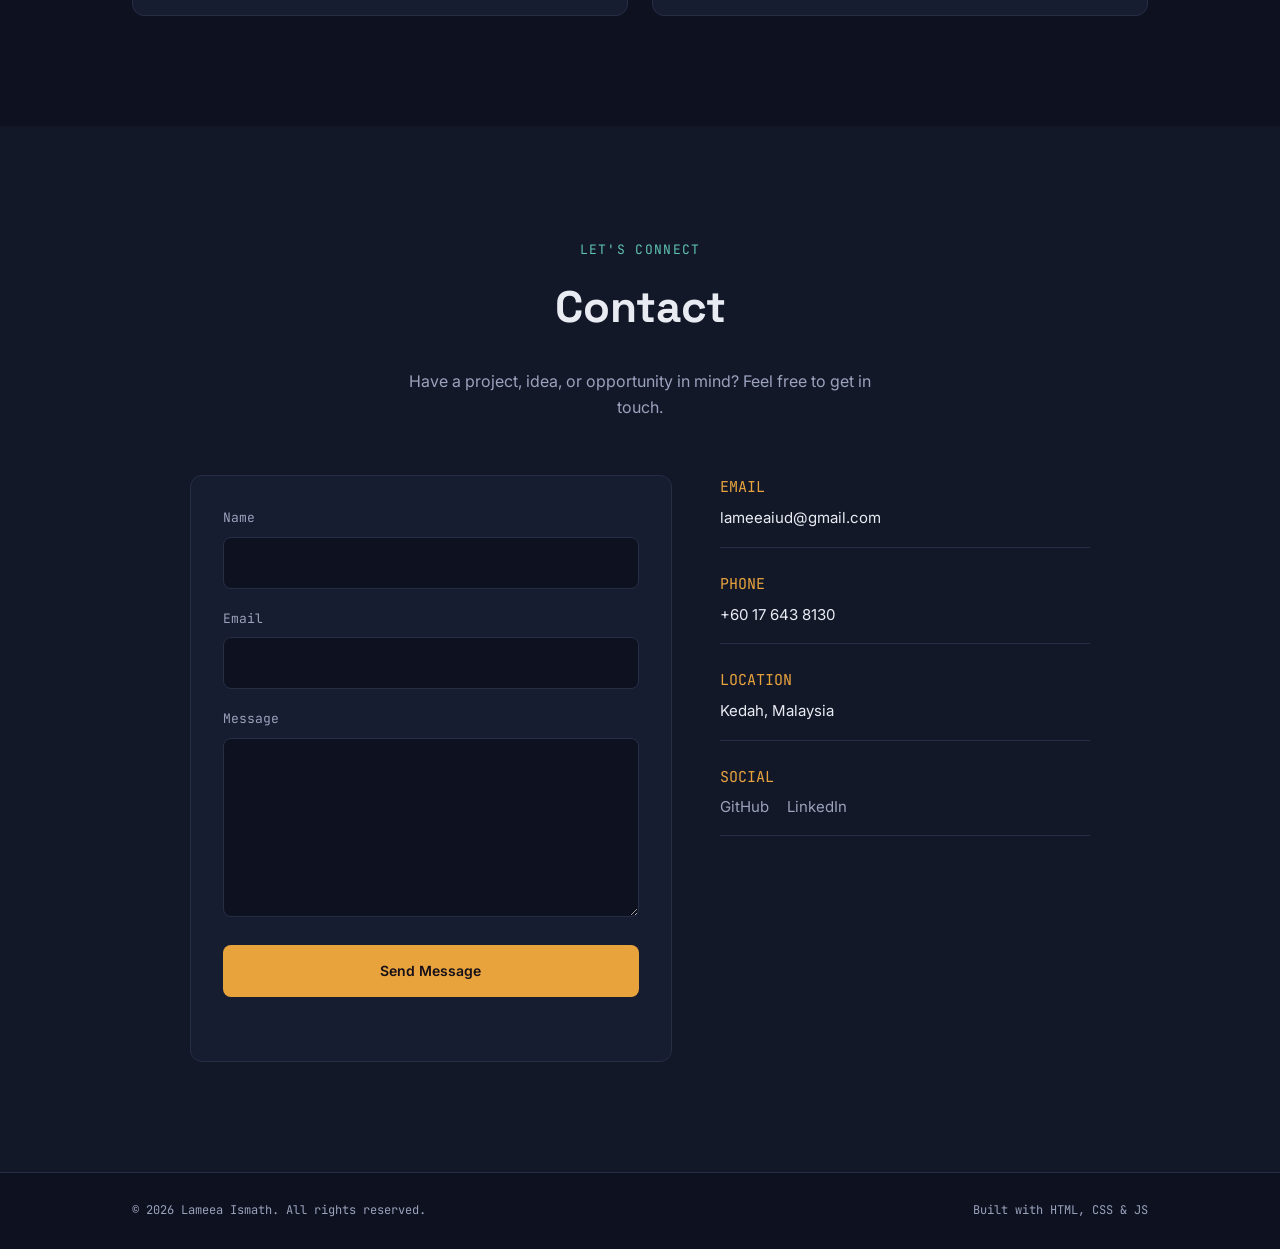
==== commit dcd3bdeb: "updated html code Added meta description and improved CSS styles for better layout and responsivenes" ====
--- a/index.html
+++ b/index.html
@@ -3,197 +3,204 @@
 <head>
 <meta charset="UTF-8">
 <meta name="viewport" content="width=device-width, initial-scale=1.0">
+<meta name="description" content="Lameea Ismath — Data Science student portfolio.">
 <title>Lameea Ismath — Portfolio</title>
 <link rel="preconnect" href="https://fonts.googleapis.com">
 <link rel="preconnect" href="https://fonts.gstatic.com" crossorigin>
-<link href="https://fonts.googleapis.com/css2?family=Space+Grotesk:wght@400;500;600;700&family=Inter:wght@400;500;600&family=JetBrains+Mono:wght@400;500&display=swap" rel="stylesheet">
-<link rel="stylesheet" href="styles.css">
+<link href="https://fonts.googleapis.com/css2?family=Inter:wght@400;500;600&family=JetBrains+Mono:wght@400;500;600&family=Space+Grotesk:wght@400;500;600;700&display=swap" rel="stylesheet">
+<style>
+:root{--bg:#0E1220;--bg-alt:#131829;--surface:#171D30;--line:#262E45;--text:#E9EBF3;--text-soft:#9AA2BC;--accent:#E8A33D;--accent-2:#5FC3B4;--accent-soft:rgba(232,163,61,.14);--accent-2-soft:rgba(95,195,180,.12);--display:'Space Grotesk',sans-serif;--body:'Inter',sans-serif;--mono:'JetBrains Mono',monospace}
+*{margin:0;padding:0;box-sizing:border-box}html{scroll-behavior:smooth}body{background:var(--bg);color:var(--text);font-family:var(--body);line-height:1.6;overflow-x:hidden}a{text-decoration:none;color:inherit}button,input,textarea{font:inherit}.wrap{max-width:1080px;margin:auto;padding:0 32px}
+.cursor-glow{position:fixed;width:420px;height:420px;border-radius:50%;background:radial-gradient(circle,rgba(232,163,61,.1),transparent 70%);pointer-events:none;z-index:2;transform:translate(-50%,-50%)}
+.navbar{position:fixed;top:0;left:0;right:0;z-index:100;background:rgba(14,18,32,.72);backdrop-filter:blur(12px);border-bottom:1px solid transparent}.navbar.scrolled{border-color:var(--line);background:rgba(14,18,32,.94)}
+.nav-wrap{height:68px;display:flex;align-items:center;justify-content:space-between}.logo{font-family:var(--display);font-size:20px;font-weight:700;color:var(--accent)}
+.nav-links{display:flex;gap:36px}.nav-links a{font-size:14px;color:var(--text-soft);position:relative}.nav-links a:hover{color:var(--text)}.nav-links a:after{content:"";position:absolute;left:0;bottom:-6px;width:0;height:2px;background:var(--accent);transition:.3s}.nav-links a:hover:after{width:100%}
+.nav-toggle{display:none;background:none;border:0}.nav-toggle span{display:block;width:22px;height:2px;background:var(--text);margin:5px}
+.hero{min-height:100vh;display:flex;align-items:center;justify-content:center;text-align:center;position:relative;padding:120px 0 60px;overflow:hidden}.hero-bg{position:absolute;inset:0}.hero-bg canvas{width:100%;height:100%}.hero-content{position:relative;z-index:3;max-width:760px;padding:0 32px}
+.hero-eyebrow,.section-tag{font-family:var(--mono);color:var(--accent-2);font-size:13px;letter-spacing:.1em;text-transform:uppercase}.hero-name{font-family:var(--display);font-size:clamp(42px,7vw,72px);line-height:1.05;margin:14px 0 20px;background:linear-gradient(120deg,var(--text),var(--accent));-webkit-background-clip:text;color:transparent}
+.hero-role{font-family:var(--mono);font-size:clamp(16px,2.4vw,22px);color:var(--text-soft);min-height:32px}.typed{color:var(--accent-2)}.cursor-blink{color:var(--accent);animation:blink 1s step-end infinite}@keyframes blink{50%{opacity:0}}
+.hero-desc{max-width:540px;margin:24px auto 34px;color:var(--text-soft);font-size:16px}.hero-cta{display:flex;gap:16px;justify-content:center;flex-wrap:wrap;margin-bottom:34px}.hero-socials{display:flex;gap:24px;justify-content:center;font-family:var(--mono);font-size:13px;color:var(--text-soft)}.hero-socials a:hover{color:var(--accent)}
+.btn{display:inline-block;padding:14px 28px;border-radius:8px;border:1px solid transparent;font-size:14px;font-weight:600;cursor:pointer;transition:.3s}.btn-primary{background:var(--accent);color:#161018}.btn-primary:hover{transform:translateY(-2px);box-shadow:0 10px 30px -8px rgba(232,163,61,.5)}.btn-outline{border-color:var(--line);color:var(--text)}.btn-outline:hover{border-color:var(--accent-2);color:var(--accent-2);transform:translateY(-2px)}
+.scroll-hint{position:absolute;bottom:32px;left:50%;transform:translateX(-50%)}.scroll-hint span{display:block;width:22px;height:36px;border:2px solid var(--line);border-radius:12px;position:relative}.scroll-hint span:before{content:"";position:absolute;top:6px;left:50%;width:4px;height:8px;background:var(--accent);border-radius:2px;transform:translateX(-50%);animation:scrollDot 1.6s infinite}@keyframes scrollDot{to{opacity:0;top:18px}}
+.section{padding:110px 0}.section-alt{background:var(--bg-alt)}.section-head{text-align:center;margin-bottom:52px}.section-head h2{font-family:var(--display);font-size:clamp(30px,4vw,44px);margin-top:10px}
+.skills-grid{display:grid;grid-template-columns:repeat(auto-fit,minmax(220px,1fr));gap:20px;margin-bottom:60px}.skill-card{background:var(--surface);border:1px solid var(--line);border-radius:12px;padding:24px;transition:.3s}.skill-card:hover{transform:translateY(-4px);border-color:var(--accent-2)}.skill-card h4{font-family:var(--mono);font-size:12px;color:var(--accent);text-transform:uppercase;letter-spacing:.08em;margin-bottom:14px}.skill-tags,.project-tags{display:flex;flex-wrap:wrap;gap:8px}.skill-tags span{font-size:13px;padding:6px 12px;border-radius:20px;background:var(--accent-2-soft);color:var(--accent-2)}
+.proficiency{max-width:600px;margin:auto}.prof-item{margin-bottom:22px}.prof-label{display:flex;justify-content:space-between;font-size:14px;color:var(--text-soft);margin-bottom:8px}.prof-label span:first-child{color:var(--text)}.prof-bar{height:8px;background:var(--line);border-radius:5px;overflow:hidden}.prof-fill{height:100%;width:0;background:linear-gradient(90deg,var(--accent-2),var(--accent));transition:width 1.4s}
+.projects-grid{display:grid;grid-template-columns:repeat(2,1fr);gap:24px}.project-card{position:relative;background:var(--surface);border:1px solid var(--line);border-radius:12px;padding:30px 28px;overflow:hidden;transition:.3s}.project-card:hover{transform:translateY(-6px);border-color:var(--accent)}.featured{grid-column:1/-1;padding:36px}.project-glow{position:absolute;top:-60px;right:-60px;width:160px;height:160px;background:radial-gradient(circle,var(--accent-soft),transparent 70%)}.project-num{font-family:var(--mono);font-size:13px;color:var(--accent);margin-bottom:12px}.project-card h3{font-family:var(--display);font-size:22px;margin-bottom:10px}.featured h3{font-size:30px}.project-card p{font-size:14.5px;color:var(--text-soft);margin-bottom:18px}.project-tags{margin-bottom:20px}.project-tags span{font-family:var(--mono);font-size:11px;padding:4px 10px;border:1px solid var(--line);border-radius:4px;color:var(--text-soft)}.project-links{font-size:13.5px;font-weight:600;color:var(--accent-2)}.project-links a:hover{opacity:.7}.project-label{font-family:var(--mono);font-size:12px;color:var(--accent-2);text-transform:uppercase;letter-spacing:.08em;margin:24px 0 10px}.project-highlights{display:grid;grid-template-columns:repeat(2,1fr);gap:9px 28px;margin-bottom:20px}.project-highlights li{font-size:14px;color:var(--text-soft)}.project-highlights li:before{content:"✓";color:var(--accent-2);margin-right:8px}.project-meta{display:flex;gap:10px;flex-wrap:wrap;margin:20px 0}.project-meta span{font-family:var(--mono);font-size:11px;padding:7px 10px;border:1px solid var(--line);border-radius:6px;color:var(--text-soft)}
+.contact-intro{text-align:center;color:var(--text-soft);max-width:480px;margin:-25px auto 55px}.contact-grid{display:grid;grid-template-columns:1.3fr 1fr;gap:48px;max-width:900px;margin:auto}.contact-form{background:var(--surface);border:1px solid var(--line);border-radius:12px;padding:32px}.form-row{margin-bottom:20px}.form-row label{display:block;font-family:var(--mono);font-size:13px;color:var(--text-soft);margin-bottom:8px}.form-row input,.form-row textarea{width:100%;background:var(--bg);border:1px solid var(--line);border-radius:8px;padding:12px 14px;color:var(--text);outline:none}.form-row input:focus,.form-row textarea:focus{border-color:var(--accent-2)}.btn-full{width:100%}.form-status{min-height:20px;margin-top:12px;font-family:var(--mono);font-size:12px;color:var(--accent-2)}
+.contact-details{display:flex;flex-direction:column;gap:24px}.cd-item{border-bottom:1px solid var(--line);padding-bottom:16px}.cd-label{display:block;font-family:var(--mono);font-size:11px;text-transform:uppercase;color:var(--accent);margin-bottom:6px}.cd-item a,.cd-item span{font-size:15px}.cd-item a:hover{color:var(--accent-2)}.cd-socials{display:flex;gap:18px;color:var(--text-soft)}
+.footer{border-top:1px solid var(--line);padding:28px 0}.footer-wrap{display:flex;justify-content:space-between;gap:10px;flex-wrap:wrap;font-family:var(--mono);font-size:12px;color:var(--text-soft)}
+.reveal,.reveal-up{opacity:0;transform:translateY(24px);transition:.7s}.reveal.in,.reveal-up.in{opacity:1;transform:none}
+@media(max-width:768px){.cursor-glow{display:none}.nav-links{position:fixed;top:68px;left:0;right:0;display:flex;flex-direction:column;gap:20px;background:rgba(14,18,32,.98);padding:24px 32px;border-bottom:1px solid var(--line);transform:translateY(-120%);opacity:0;transition:.3s}.nav-links.open{transform:none;opacity:1}.nav-toggle{display:block}.projects-grid{grid-template-columns:1fr}.featured{grid-column:auto;padding:28px}.featured h3{font-size:25px}.project-highlights{grid-template-columns:1fr}.contact-grid{grid-template-columns:1fr}}
+@media(prefers-reduced-motion:reduce){*{animation-duration:.01ms!important;transition-duration:.01ms!important;scroll-behavior:auto!important}}
+</style>
 </head>
 <body>
-
 <div class="cursor-glow" id="cursorGlow"></div>
 
 <nav class="navbar" id="navbar">
-  <div class="nav-wrap">
-    <a href="#home" class="logo">lameea.ud</a>
-    <ul class="nav-links">
-      <li><a href="#home">Home</a></li>
-      <li><a href="#skills">Skills</a></li>
-      <li><a href="#projects">Projects</a></li>
-      <li><a href="#contact">Contact</a></li>
-    </ul>
-    <button class="nav-toggle" id="navToggle" aria-label="Toggle menu">
-      <span></span><span></span><span></span>
-    </button>
-  </div>
+<div class="wrap nav-wrap">
+<a href="#home" class="logo">lameea.ud</a>
+<div class="nav-links" id="navLinks">
+<a href="#home">Home</a><a href="#skills">Skills</a><a href="#projects">Projects</a><a href="#contact">Contact</a>
+</div>
+<button class="nav-toggle" id="navToggle" aria-label="Toggle navigation"><span></span><span></span><span></span></button>
+</div>
 </nav>
 
-<header class="hero" id="home">
-  <div class="hero-bg">
-    <canvas id="particles"></canvas>
-  </div>
-  <div class="hero-content">
-    <p class="hero-eyebrow reveal">Hello, I'm</p>
-    <h1 class="hero-name reveal">Lameea Ismath</h1>
-    <div class="hero-role reveal">
-      <span>I'm a </span><span class="typed" id="typed"></span><span class="cursor-blink">|</span>
-    </div>
-    <p class="hero-desc reveal">
-Data Science student who loves building things — from data models to full websites. Curious about numbers, obsessed with clean design.
-    </p>
-    <div class="hero-cta reveal">
-      <a href="#projects" class="btn btn-primary">View Projects</a>
-      <a href="#contact" class="btn btn-outline">Get In Touch</a>
-    </div>
-    <div class="hero-socials reveal">
-      <a href="https://github.com/lameea" target="_blank" aria-label="GitHub">GitHub</a>
-      <a href="https://www.linkedin.com/in/lameea-ismath-39576a38b" target="_blank" aria-label="LinkedIn">LinkedIn</a>
-    </div>
-  </div>
-  <a href="#skills" class="scroll-hint" aria-label="Scroll down">
-    <span></span>
-  </a>
-</header>
-
+<section class="hero" id="home">
+<div class="hero-bg"><canvas id="particles"></canvas></div>
+<div class="hero-content">
+<p class="hero-eyebrow reveal">Hello, I'm</p>
+<h1 class="hero-name reveal">Lameea Ismath</h1>
+<p class="hero-role reveal"><span class="typed" id="typed"></span><span class="cursor-blink">|</span></p>
+<p class="hero-desc reveal">Data Science student who loves building things — from data models to full websites. Curious about numbers, obsessed with clean design.</p>
+<div class="hero-cta reveal"><a class="btn btn-primary" href="#projects">View Projects</a><a class="btn btn-outline" href="#contact">Get In Touch</a></div>
+<div class="hero-socials reveal"><a href="https://github.com/lameea" target="_blank">GitHub</a><a href="https://www.linkedin.com/in/lameea-ismath-39576a38b" target="_blank">LinkedIn</a></div>
+</div>
+<a class="scroll-hint" href="#skills"><span></span></a>
+</section>
 
 <section class="section section-alt" id="skills">
-  <div class="wrap">
-    <div class="section-head reveal-up">
-      <span class="section-tag">01· Skills</span>
-      <h2>What I Work With</h2>
-    </div>
-
-    <div class="skills-grid">
-      <div class="skill-card reveal-up">
-        <h4>Languages</h4>
-        <div class="skill-tags">
-          <span>JavaScript</span><span>Python</span><span>Java</span><span>C++</span>
-        </div>
-      </div>
-      <div class="skill-card reveal-up">
-        <h4>Frontend</h4>
-        <div class="skill-tags">
-          <span>React</span><span>HTML/CSS</span><span>Tailwind</span>
-        </div>
-      </div>
-      <div class="skill-card reveal-up">
-        <h4>Backend</h4>
-        <div class="skill-tags">
-          <span>Node.js</span><span>Express</span><span>REST APIs</span>
-        </div>
-      </div>
-      <div class="skill-card reveal-up">
-        <h4>Database & Tools</h4>
-        <div class="skill-tags">
-          <span>MongoDB</span><span>MySQL</span><span>Git</span><span>Docker</span>
-        </div>
-      </div>
-    </div>
-
-    <div class="proficiency">
-      <div class="prof-item reveal-up" data-level="90">
-        <div class="prof-label"><span>python</span><span class="prof-pct">90%</span></div>
-        <div class="prof-bar"><div class="prof-fill"></div></div>
-      </div>
-      <div class="prof-item reveal-up" data-level="80">
-        <div class="prof-label"><span>c</span><span class="prof-pct">80%</span></div>
-        <div class="prof-bar"><div class="prof-fill"></div></div>
-      </div>
-      <div class="prof-item reveal-up" data-level="75">
-        <div class="prof-label"><span>php</span><span class="prof-pct">75%</span></div>
-        <div class="prof-bar"><div class="prof-fill"></div></div>
-      </div>
-    </div>
-  </div>
+<div class="wrap">
+<div class="section-head reveal"><span class="section-tag">What I work with</span><h2>Skills</h2></div>
+<div class="skills-grid">
+<div class="skill-card reveal-up"><h4>Languages</h4><div class="skill-tags"><span>JavaScript</span><span>Python</span><span>Java</span><span>C++</span></div></div>
+<div class="skill-card reveal-up"><h4>Frontend</h4><div class="skill-tags"><span>React</span><span>HTML/CSS</span><span>Tailwind</span></div></div>
+<div class="skill-card reveal-up"><h4>Backend</h4><div class="skill-tags"><span>Node.js</span><span>Express</span><span>REST APIs</span></div></div>
+<div class="skill-card reveal-up"><h4>Database & Tools</h4><div class="skill-tags"><span>MongoDB</span><span>MySQL</span><span>Git</span><span>Docker</span></div></div>
+</div>
+<div class="proficiency reveal-up">
+<div class="prof-item"><div class="prof-label"><span>Python</span><span>90%</span></div><div class="prof-bar"><div class="prof-fill" data-level="90"></div></div></div>
+<div class="prof-item"><div class="prof-label"><span>C</span><span>80%</span></div><div class="prof-bar"><div class="prof-fill" data-level="80"></div></div></div>
+<div class="prof-item"><div class="prof-label"><span>PHP</span><span>75%</span></div><div class="prof-bar"><div class="prof-fill" data-level="75"></div></div></div>
+</div>
+</div>
 </section>
 
 <section class="section" id="projects">
-  <div class="wrap">
-    <div class="section-head reveal-up">
-      <span class="section-tag">02 · Projects</span>
-      <h2>Things I've Built</h2>
-    </div>
-
-    <div class="projects-grid">
-      <article class="project-card reveal-up">
-        <div class="project-glow"></div>
-        <div class="project-num">01</div>
-       <h3>AIU WARDEN SYSTEM</h3>
-<p>A hostel management system that helps wardens monitor rooms, patrols, inspections, complaints, maintenance, and student records across AIU hostels. I contributed to the front-end using HTML, CSS, and JavaScript, with some PHP backend work.</p>
-<div class="project-tags">
-  <span>HTML</span><span>CSS</span><span>JavaScript</span><span>PHP</span><span>MySQL</span>
-</div>
-<div class="project-links">
-  <a href="https://github.com/lameea" target="_blank">Live Demo →</a>
-  <a href="https://github.com/lameea" target="_blank">Source Code →</a>
-</div>
-   
-    </div>
-  </div>
-</section>
-
-
-<section class="section contact" id="contact">
-  <div class="wrap">
-    <div class="section-head reveal-up">
-      <span class="section-tag">03 · Contact</span>
-      <h2>Let's Work Together</h2>
-    </div>
-    <p class="contact-intro reveal-up">
-      Have a project in mind or just want to say hi? My inbox is always open.
-    </p>
-
-    <div class="contact-grid">
-      <form class="contact-form reveal-up" id="contactForm">
-        <div class="form-row">
-          <label for="cName">Name</label>
-          <input type="text" id="cName" name="name" required>
-        </div>
-        <div class="form-row">
-          <label for="cEmail">Email</label>
-          <input type="email" id="cEmail" name="email" required>
-        </div>
-        <div class="form-row">
-          <label for="cMsg">Message</label>
-          <textarea id="cMsg" name="message" rows="5" required></textarea>
-        </div>
-        <button type="submit" class="btn btn-primary btn-full">Send Message</button>
-        <p class="form-status" id="formStatus"></p>
-      </form>
-
-      <div class="contact-details reveal-up">
-        <div class="cd-item">
-          <span class="cd-label">Email</span>
-          <a href="mailto:lameeaiud@gmail.com">lameeaiud@gmail.com</a>
-        </div>
-        <div class="cd-item">
-          <span class="cd-label">Phone</span>
-          <a href="tel:+10000000000">+60176438130</a>
-        </div>
-        <div class="cd-item">
-          <span class="cd-label">Location</span>
-          <span>Kedah,Malaysia</span>
-        </div>
-        <div class="cd-item">
-          <span class="cd-label">Elsewhere</span>
-          <div class="cd-socials">
-            <a href="https://github.com/lameea" target="_blank">GitHub</a>
-            <a href="https://www.linkedin.com/in/lameea-ismath-39576a38b" target="_blank">LinkedIn</a>
-            
-          </div>
-        </div>
-      </div>
-    </div>
-  </div>
-</section>
-
-<footer class="footer">
-  <div class="wrap footer-wrap">
-    <span>© <span id="year"></span>   Lameea Ismath. All rights reserved.</span>
-    <span>Built with HTML, CSS & JS</span>
-  </div>
-</footer>
-
-<script src="main.js"></script>
+<div class="wrap">
+<div class="section-head reveal"><span class="section-tag">Selected work</span><h2>Projects</h2></div>
+<div class="projects-grid">
+
+<article class="project-card featured reveal-up">
+<div class="project-glow"></div><div class="project-num">01 — FEATURED PROJECT</div>
+<h3>AIU WARDEN SYSTEM</h3>
+<p>A hostel management system designed for Albukhary International University. It brings hostel operations into one dashboard for managing patrols, inspections, complaints, maintenance, students and other warden activities.</p>
+<div class="project-meta"><span>13 BLOCKS</span><span>780 ROOMS</span><span>22-TABLE ER SCHEMA</span><span>MYSQL</span></div>
+<div class="project-label">Core Modules</div>
+<ul class="project-highlights">
+<li>Patrol Log & Inspections</li><li>Complaints & Outstanding Issues</li><li>Check in/out & Students</li><li>Maintenance & Cleaning</li><li>Wardens & Warning Letters</li><li>Emergency Medical & Settings</li>
+</ul>
+<div class="project-label">Engineering</div>
+<ul class="project-highlights">
+<li>HTML, CSS & JavaScript frontend</li><li>PHP backend with MySQL</li><li>22-table database design</li><li>PHPMailer email alerts</li><li>MySQL backup support</li><li>Dashboard filters and KPI tracking</li>
+</ul>
+<div class="project-tags"><span>HTML</span><span>CSS</span><span>JavaScript</span><span>PHP</span><span>MySQL</span><span>PHPMailer</span></div>
+<div class="project-links"><a href="https://github.com/lameea" target="_blank">Source Code →</a></div>
+</article>
+
+<article class="project-card reveal-up">
+<div class="project-glow"></div><div class="project-num">02</div>
+<h3>ACADEMIC WRITING WEBSITE</h3>
+<p>An educational website created for learning academic writing, with structured modules covering Introduction and Research & Information Gathering.</p>
+<div class="project-tags"><span>HTML</span><span>CSS</span><span>JavaScript</span><span>Responsive Design</span></div>
+<div class="project-links"><a href="https://github.com/lameea" target="_blank">View on GitHub →</a></div>
+</article>
+
+<article class="project-card reveal-up">
+<div class="project-glow"></div><div class="project-num">03</div>
+<h3>HOSTEL DATABASE SYSTEM</h3>
+<p>A relational database design for hostel operations, covering students, rooms, wardens, inspections, complaints, maintenance and related records.</p>
+<div class="project-tags"><span>MySQL</span><span>ERD</span><span>Database Design</span><span>SQL</span></div>
+<div class="project-links"><a href="https://github.com/lameea" target="_blank">View on GitHub →</a></div>
+</article>
+
+<article class="project-card reveal-up">
+<div class="project-glow"></div><div class="project-num">04</div>
+<h3>PERSONAL PORTFOLIO</h3>
+<p>A responsive personal portfolio showcasing my projects, technical skills and contact information with interactive animations and a particle background.</p>
+<div class="project-tags"><span>HTML</span><span>CSS</span><span>JavaScript</span><span>UI Design</span></div>
+<div class="project-links"><a href="https://github.com/lameea" target="_blank">View on GitHub →</a></div>
+</article>
+
+<article class="project-card reveal-up">
+<div class="project-glow"></div><div class="project-num">05</div>
+<h3>FULL-STACK WEB PROJECTS</h3>
+<p>Web development work combining frontend interfaces, backend logic and databases while developing my software and data skills.</p>
+<div class="project-tags"><span>JavaScript</span><span>PHP</span><span>Node.js</span><span>MySQL</span><span>REST APIs</span></div>
+<div class="project-links"><a href="https://github.com/lameea" target="_blank">Explore GitHub →</a></div>
+</article>
+
+</div>
+</div>
+</section>
+
+<section class="section section-alt" id="contact">
+<div class="wrap">
+<div class="section-head reveal"><span class="section-tag">Let's connect</span><h2>Contact</h2></div>
+<p class="contact-intro reveal">Have a project, idea, or opportunity in mind? Feel free to get in touch.</p>
+<div class="contact-grid">
+<form class="contact-form reveal-up" id="contactForm">
+<div class="form-row"><label for="name">Name</label><input id="name" type="text" required></div>
+<div class="form-row"><label for="email">Email</label><input id="email" type="email" required></div>
+<div class="form-row"><label for="message">Message</label><textarea id="message" rows="6" required></textarea></div>
+<button class="btn btn-primary btn-full" type="submit">Send Message</button><div class="form-status" id="formStatus"></div>
+</form>
+<div class="contact-details reveal-up">
+<div class="cd-item"><span class="cd-label">Email</span><a href="mailto:lameeaiud@gmail.com">lameeaiud@gmail.com</a></div>
+<div class="cd-item"><span class="cd-label">Phone</span><a href="tel:+60176438130">+60 17 643 8130</a></div>
+<div class="cd-item"><span class="cd-label">Location</span><span>Kedah, Malaysia</span></div>
+<div class="cd-item"><span class="cd-label">Social</span><div class="cd-socials"><a href="https://github.com/lameea" target="_blank">GitHub</a><a href="https://www.linkedin.com/in/lameea-ismath-39576a38b" target="_blank">LinkedIn</a></div></div>
+</div>
+</div>
+</div>
+</section>
+
+<footer class="footer"><div class="wrap footer-wrap"><span>© <span id="year"></span> Lameea Ismath. All rights reserved.</span><span>Built with HTML, CSS & JS</span></div></footer>
+
+<script>
+const $=s=>document.querySelector(s);
+$('#year').textContent=new Date().getFullYear();
+
+const navbar=$('#navbar');
+window.addEventListener('scroll',()=>navbar.classList.toggle('scrolled',scrollY>20),{passive:true});
+
+const toggle=$('#navToggle'),links=$('#navLinks');
+toggle.onclick=()=>{toggle.classList.toggle('open');links.classList.toggle('open')};
+links.querySelectorAll('a').forEach(a=>a.onclick=()=>{toggle.classList.remove('open');links.classList.remove('open')});
+
+const glow=$('#cursorGlow');
+addEventListener('mousemove',e=>{if(glow)glow.style.left=e.clientX+'px',glow.style.top=e.clientY+'px'});
+
+const roles=['a Data Science Student','a Software Developer','a Web Developer','a Problem Solver'];
+let ri=0,ci=0,del=false;
+function typing(){
+const text=roles[ri];$('#typed').textContent=text.slice(0,ci);
+if(!del&&ci<text.length){ci++;setTimeout(typing,80)}
+else if(!del){del=true;setTimeout(typing,1200)}
+else if(ci>0){ci--;setTimeout(typing,45)}
+else{del=false;ri=(ri+1)%roles.length;setTimeout(typing,350)}
+}typing();
+
+const observer=new IntersectionObserver(es=>es.forEach(e=>{if(e.isIntersecting)e.target.classList.add('in')}),{threshold:.12});
+document.querySelectorAll('.reveal,.reveal-up').forEach(e=>observer.observe(e));
+
+const po=new IntersectionObserver(es=>es.forEach(e=>{if(e.isIntersecting){e.target.querySelectorAll('.prof-fill').forEach(f=>f.style.width=f.dataset.level+'%');po.unobserve(e.target)}}),{threshold:.25});
+document.querySelectorAll('.proficiency').forEach(e=>po.observe(e));
+
+const canvas=$('#particles'),ctx=canvas.getContext('2d');let pts=[],w,h;
+function resize(){w=canvas.width=innerWidth;h=canvas.height=innerHeight;pts=Array.from({length:Math.min(70,Math.floor(w/18))},()=>({x:Math.random()*w,y:Math.random()*h,vx:(Math.random()-.5)*.35,vy:(Math.random()-.5)*.35,r:Math.random()*1.7+.5}))}
+function draw(){
+ctx.clearRect(0,0,w,h);
+pts.forEach(p=>{p.x+=p.vx;p.y+=p.vy;if(p.x<0||p.x>w)p.vx*=-1;if(p.y<0||p.y>h)p.vy*=-1;ctx.beginPath();ctx.arc(p.x,p.y,p.r,0,Math.PI*2);ctx.fillStyle='rgba(232,163,61,.55)';ctx.fill()});
+for(let i=0;i<pts.length;i++)for(let j=i+1;j<pts.length;j++){let d=Math.hypot(pts[i].x-pts[j].x,pts[i].y-pts[j].y);if(d<115){ctx.beginPath();ctx.moveTo(pts[i].x,pts[i].y);ctx.lineTo(pts[j].x,pts[j].y);ctx.strokeStyle=`rgba(95,195,180,${.12*(1-d/115)})`;ctx.stroke()}}
+requestAnimationFrame(draw)}
+resize();addEventListener('resize',resize);if(!matchMedia('(prefers-reduced-motion: reduce)').matches)draw();
+
+$('#contactForm').onsubmit=e=>{
+e.preventDefault();const b=e.target.querySelector('button'),s=$('#formStatus');
+b.disabled=true;b.textContent='Sending...';setTimeout(()=>{s.textContent='Thanks! Your message has been noted.';b.disabled=false;b.textContent='Send Message';e.target.reset()},900)
+};
+</script>
 </body>
-</html>+</html>
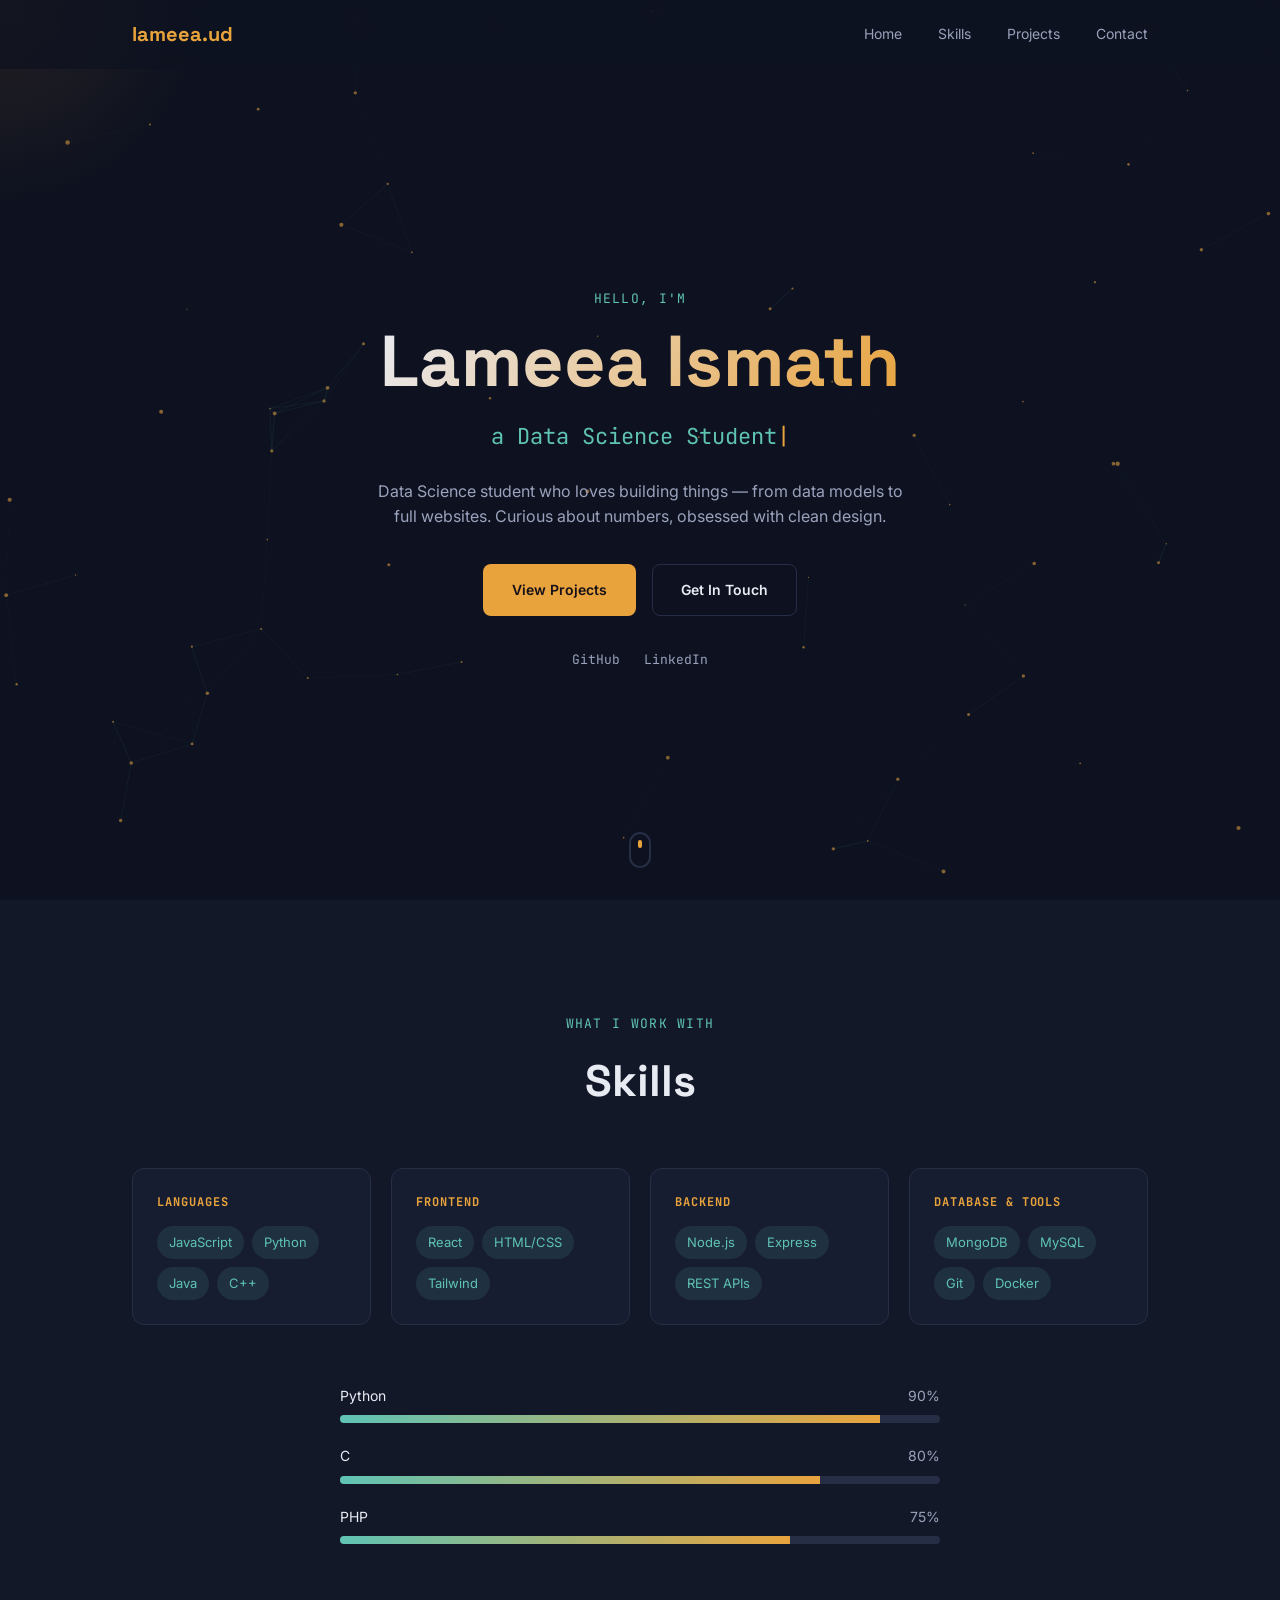
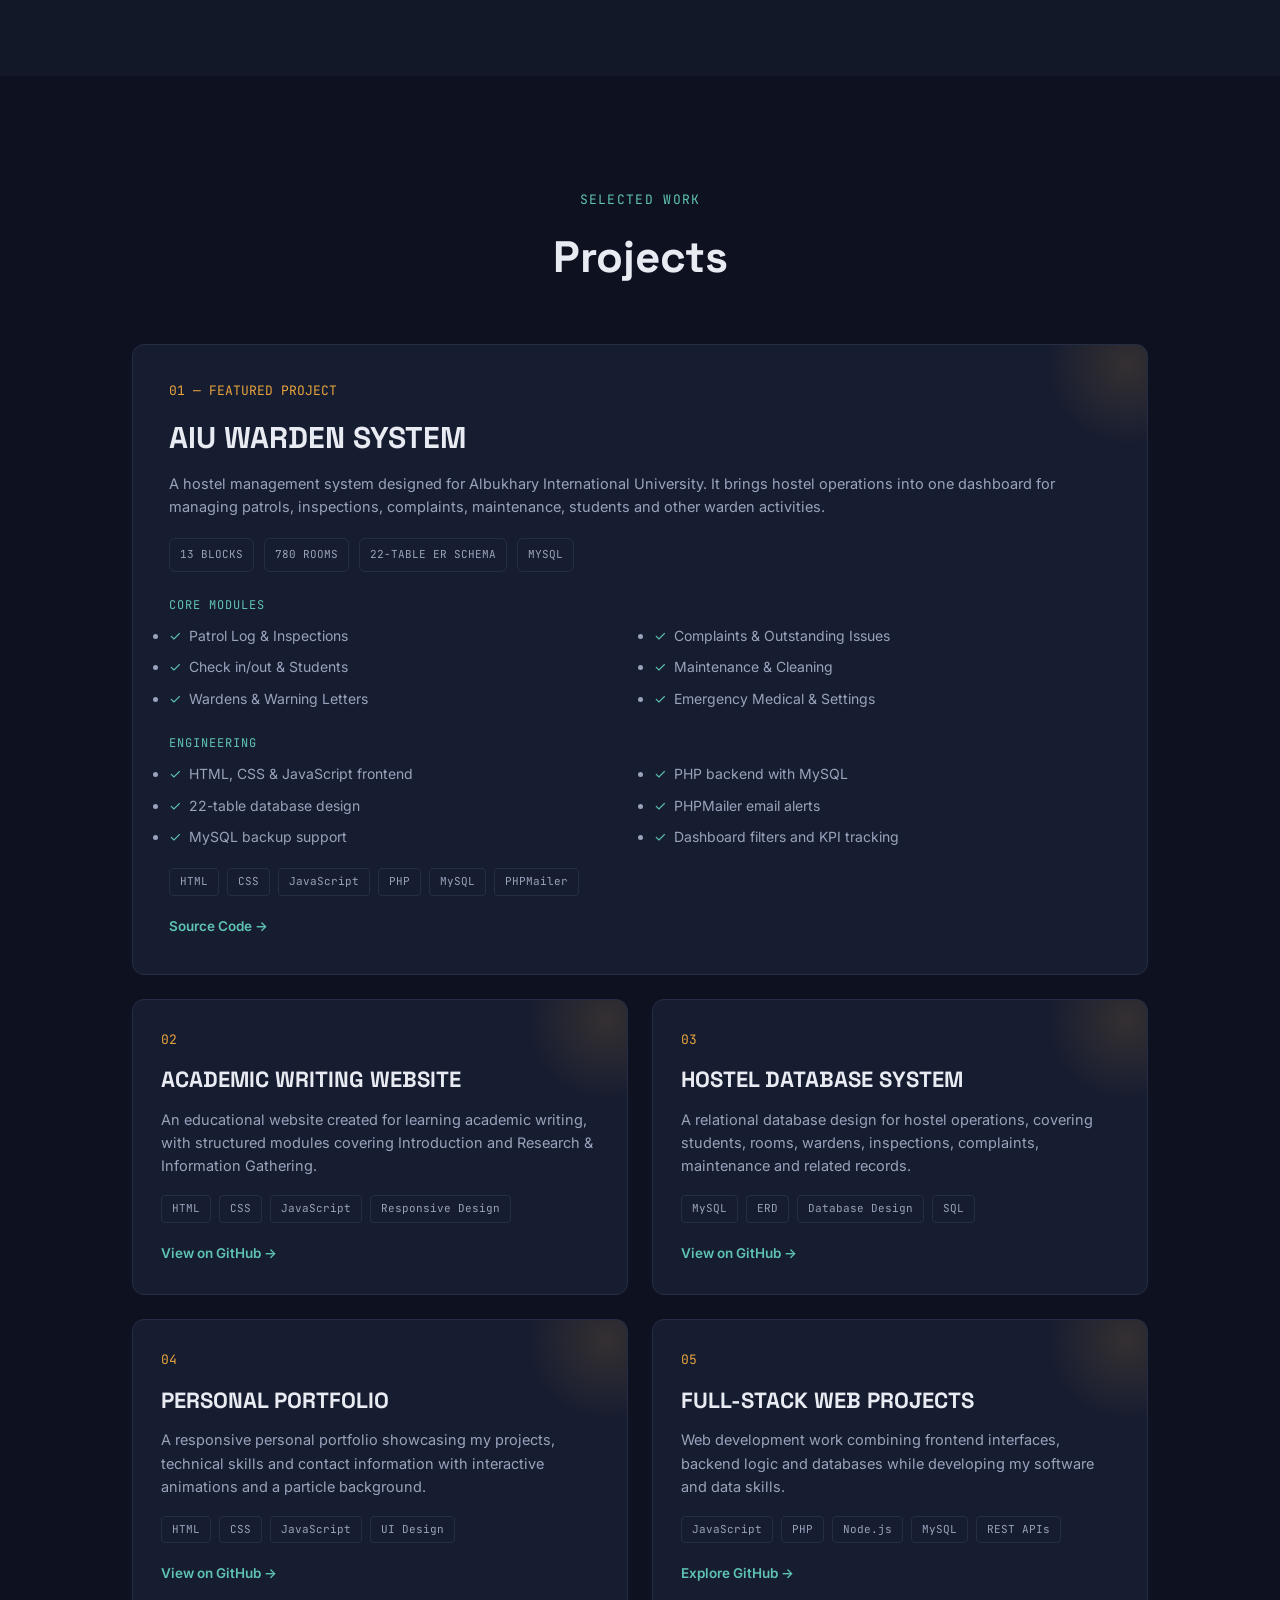
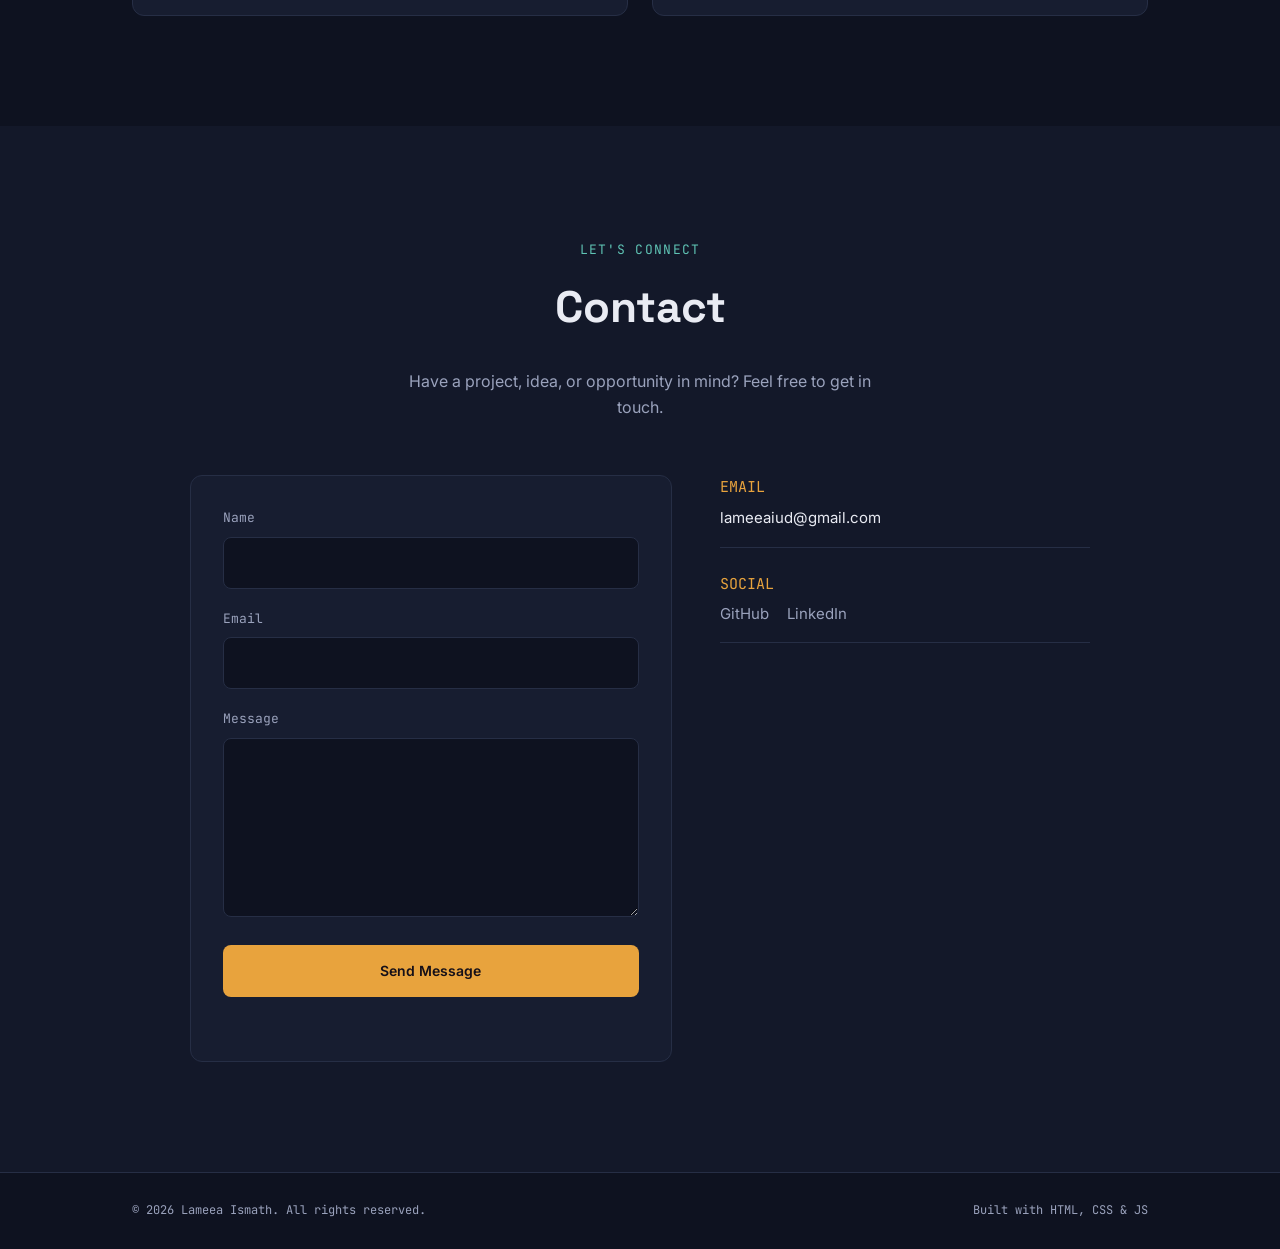
==== commit 3604171f: "Update index.html" ====
--- a/index.html
+++ b/index.html
@@ -148,8 +148,6 @@
 </form>
 <div class="contact-details reveal-up">
 <div class="cd-item"><span class="cd-label">Email</span><a href="mailto:lameeaiud@gmail.com">lameeaiud@gmail.com</a></div>
-<div class="cd-item"><span class="cd-label">Phone</span><a href="tel:+60176438130">+60 17 643 8130</a></div>
-<div class="cd-item"><span class="cd-label">Location</span><span>Kedah, Malaysia</span></div>
 <div class="cd-item"><span class="cd-label">Social</span><div class="cd-socials"><a href="https://github.com/lameea" target="_blank">GitHub</a><a href="https://www.linkedin.com/in/lameea-ismath-39576a38b" target="_blank">LinkedIn</a></div></div>
 </div>
 </div>
